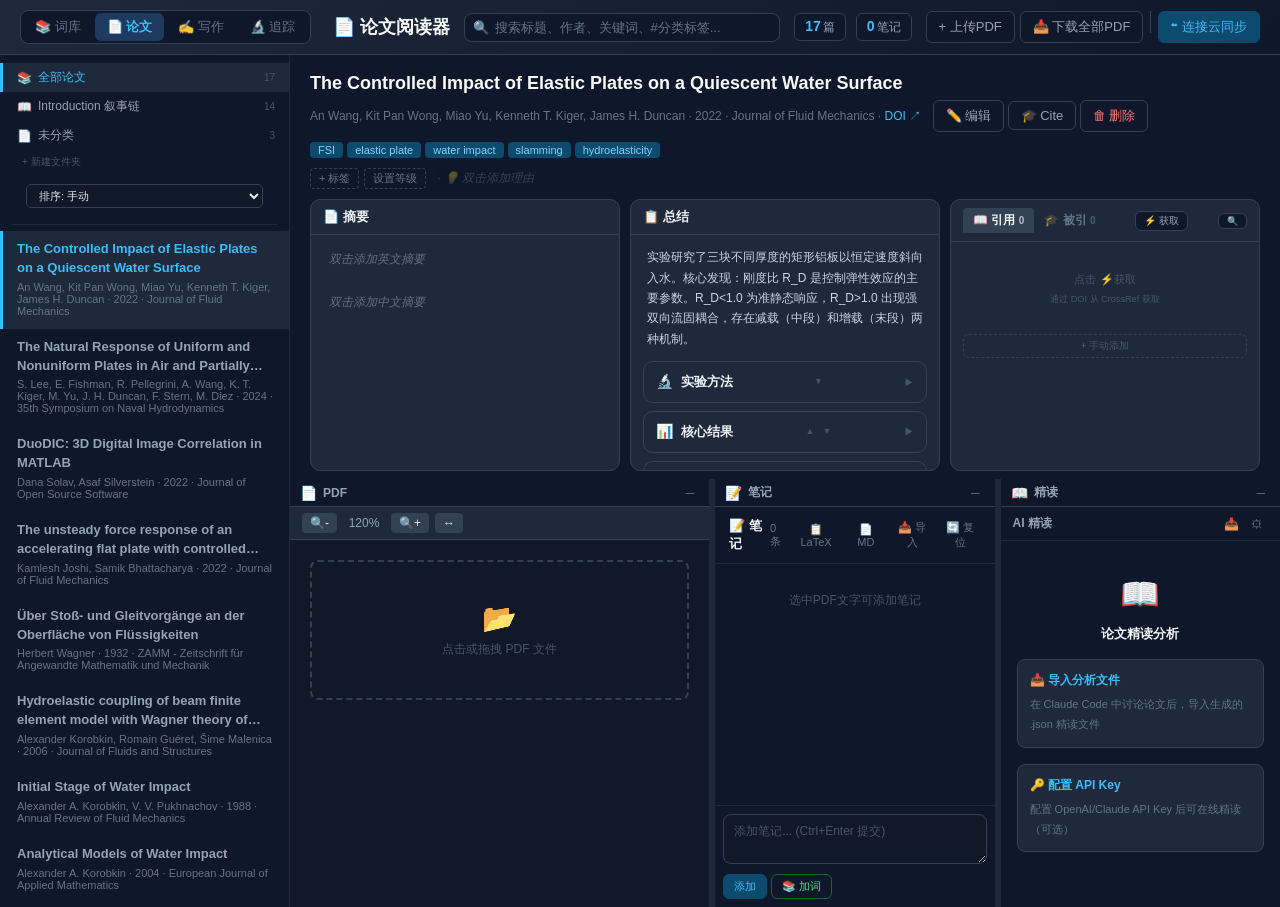
==== reader.html @ 2caec6fe "Update apps + papers 2026-04-17_18:54" ====
<!DOCTYPE html>
<html lang="zh-CN">
<head>
<meta charset="UTF-8">
<meta name="viewport" content="width=device-width, initial-scale=1.0">
<meta http-equiv="Cache-Control" content="no-cache, no-store, must-revalidate">
<meta http-equiv="Pragma" content="no-cache">
<meta http-equiv="Expires" content="0">
<title>学术工具 · 论文阅读器</title>
<link rel="stylesheet" href="shared/theme.css?v=1776466444">
<link rel="stylesheet" href="shared/reader.css?v=1776466444">
</head>
<body>

<!-- Top Bar -->
<div class="topbar">
  <div class="nav-tabs" id="navTabs"></div>
  <h1>📄 论文阅读器</h1>
  <div class="search-area">
    <span class="search-icon">🔍</span>
    <input class="search-box" id="searchInput" placeholder="搜索标题、作者、关键词、#分类标签..." oninput="renderPaperList()">
  </div>
  <div class="stats">
    <div class="stat-badge"><span id="statPapers">0</span>篇</div>
    <div class="stat-badge"><span id="statNotes">0</span>笔记</div>
  </div>
  <div class="actions">
    <button class="btn" onclick="openAddPaperModal()">+ 上传PDF</button>
    <button class="btn" onclick="downloadAllPdfs()" title="批量下载所有 PDF 到本地">📥 下载全部PDF</button>
    <div class="sep"></div>
    <div id="syncButtonsArea" style="display:flex;gap:4px;align-items:center;"></div>
  </div>
</div>

<!-- Main Layout -->
<div class="container">
  <div class="sidebar" id="paperSidebar">
    <div id="folderTree"></div>
    <div id="sortFilterBar"></div>
    <div class="sidebar-divider"></div>
    <div id="paperList"></div>
    <div class="sidebar-add" onclick="openAddPaperModal()">+ 上传新论文</div>
  </div>
  <div class="content" id="mainContent"></div>
</div>

<!-- Upload PDF Modal -->
<div class="modal-overlay" id="addPaperModal">
  <div class="modal" style="width:460px;">
    <h3>📄 上传论文 PDF</h3>
    <div class="pdf-upload-zone" id="pdfUploadZone" onclick="document.getElementById('apPdfFile').click()" style="padding:40px 20px;margin-bottom:12px">
      <div style="font-size:36px;margin-bottom:8px">📎</div>
      <div style="font-size:14px;font-weight:600">点击选择 PDF 文件</div>
      <div style="font-size:11px;margin-top:4px;color:#64748b">或拖拽文件到此处，支持多选</div>
    </div>
    <input type="file" id="apPdfFile" accept=".pdf" style="display:none" onchange="handlePdfSelect(this)" multiple>
    <div class="err" id="apError"></div>
    <div class="modal-actions"><button class="btn" onclick="closeModal('addPaperModal')">取消</button></div>
  </div>
</div>

<!-- Edit Paper Modal -->
<div class="modal-overlay" id="editPaperModal">
  <div class="modal" style="width:500px;">
    <h3>✏️ 编辑论文信息</h3>
    <div class="field"><label>标题 *</label><input id="epTitle"></div>
    <div class="field"><label>作者</label><input id="epAuthors"></div>
    <div class="field"><label>年份</label><input id="epYear" type="number"></div>
    <div class="field"><label>期刊/会议</label><input id="epJournal"></div>
    <div class="field"><label>DOI / URL</label><input id="epDoi"></div>
    <div class="field"><label>关键词 (逗号分隔)</label><input id="epTags"></div>
    <div class="field"><label>文件夹</label><select id="epFolder"></select></div>
    <div class="err" id="epError"></div>
    <div class="modal-actions">
      <button class="btn" onclick="closeModal('editPaperModal')">取消</button>
      <button class="btn primary" onclick="submitEditPaper()">保存</button>
    </div>
  </div>
</div>

<!-- Add Section Modal -->
<div class="modal-overlay" id="addSectionModal">
  <div class="modal">
    <h3>📑 添加内容板块</h3>
    <div class="field"><label>板块标题 *</label><input id="asTitle" placeholder="e.g. Methods, Key Findings"></div>
    <div class="field"><label>图标</label><input id="asIcon" placeholder="emoji" maxlength="4" style="width:60px"></div>
    <div class="field"><label>内容</label><textarea id="asContent" placeholder="板块内容..." style="min-height:100px"></textarea></div>
    <div class="err" id="asError"></div>
    <div class="modal-actions">
      <button class="btn" onclick="closeModal('addSectionModal')">取消</button>
      <button class="btn primary" onclick="submitAddSection()">添加</button>
    </div>
  </div>
</div>

<!-- Sync Modal -->
<div class="modal-overlay" id="syncModal">
  <div class="modal" style="width:520px;">
    <h3>☁️ 云同步设置</h3>
    <div id="syncModalBody"></div>
    <div class="modal-actions"><button class="btn" onclick="closeModal('syncModal')">关闭</button></div>
  </div>
</div>

<!-- Add Word Modal -->
<div class="modal-overlay" id="addWordModal">
  <div class="modal">
    <h3>📚 添加到词库</h3>
    <div class="field"><label>英文单词/短语 *</label><input id="awWord"></div>
    <div class="field"><label>中文释义 *</label><input id="awMeaning"></div>
    <div class="field"><label>例句/语境</label><input id="awContext"></div>
    <div class="field"><label>词库分类</label><select id="awCategory"></select></div>
    <div class="err" id="awError"></div>
    <div class="modal-actions">
      <button class="btn" onclick="closeModal('addWordModal')">取消</button>
      <button class="btn green" onclick="submitAddWord()">📚 添加</button>
    </div>
  </div>
</div>

<!-- Add Reference Modal -->
<div class="modal-overlay" id="addRefModal">
  <div class="modal">
    <h3 id="addRefModalTitle">添加引用文章</h3>
    <div class="field"><label>文章标题 *</label><input id="arTitle" placeholder="Paper title..."></div>
    <div class="field"><label>作者</label><input id="arAuthors" placeholder="Authors (optional)"></div>
    <div class="field"><label>年份</label><input id="arYear" type="number" placeholder="2024"></div>
    <div class="field"><label>链接 (URL)</label><input id="arUrl" placeholder="https://... (留空自动生成Scholar链接)"></div>
    <div class="err" id="arError"></div>
    <div class="modal-actions">
      <button class="btn" onclick="closeModal('addRefModal')">取消</button>
      <button class="btn green" onclick="submitAddRef()">✅ 添加</button>
    </div>
  </div>
</div>

<div class="toast" id="toast"></div>

<script src="shared/utils.js?v=1776466444"></script>
<script src="shared/sync.js?v=1776466444"></script>
<script src="shared/pdf-viewer.js?v=1776466444"></script>
<script src="shared/notes-panel.js?v=1776466444"></script>
<script src="shared/folder-manager.js?v=1776466444"></script>
<script src="shared/panel-manager.js?v=1776466444"></script>
<script src="shared/close-reading.js?v=1776466444"></script>
<script>
// ==================== DATA ====================
const STORAGE_KEY = "fsi_papers_data";
const PAPERS_GIST_FILE = "fsi_papers_sync.json";
const VOCAB_GIST_FILE = "fsi_vocab_sync.json";
const PDF_DB_NAME = "fsi_pdf_store";
const PDF_DB_VER = 1;

// ==PAPERS_DEFAULT_DATA_BEGIN==
const DEFAULT_PAPERS = [
  {
    id: "paper_wang_2022_jfm", title: "The Controlled Impact of Elastic Plates on a Quiescent Water Surface",
    authors: "An Wang, Kit Pan Wong, Miao Yu, Kenneth T. Kiger, James H. Duncan", year: 2022,
    journal: "Journal of Fluid Mechanics", doi: "https://doi.org/10.1017/jfm.2022.154",
    tags: ["FSI","elastic plate","water impact","slamming","hydroelasticity"], pdfUrl: "",
    summary: "实验研究了三块不同厚度的矩形铝板以恒定速度斜向入水。核心发现：刚度比 R_D 是控制弹性效应的主要参数。R_D<1.0 为准静态响应，R_D>1.0 出现强双向流固耦合，存在减载（中段）和增载（末段）两种机制。",
    sections: [
      { icon: "🔬", title: "实验方法", content: "**水槽**：13.41m x 2.45m 透明拖曳水槽\n**驱动**：液压伺服电机（44kW）恒速控制\n**测力**：四个Kistler 9367C传感器，采样率40.96kHz\n**板**：铝合金6061-T651，L=1080mm，三种厚度\n**参数矩阵**：5档速度 x 6个速度比 x 3块板 = 72种工况" },
      { icon: "📊", title: "核心结果", content: "**R_D主控**：固定R_D变化R_T时曲线高度重合\n**弹性效应**：最薄板中段力低于厚板，末段急剧上升\n**冲量守恒**：无量纲冲量范围仅13.5-15\n**物理机制**：前半段倾角增大+速度减小→减载；后半段倾角减小+速度恢复→增载" },
      { icon: "🎯", title: "学术贡献", content: "1. 恒速控制驱动消除刚体运动干扰\n2. 覆盖准静态到强动态各类响应\n3. 力/力矩+喷根+板挠曲三种物理量同步测量\n4. 减载与增载两阶段并存的耦合机制" }
    ], notes: [], addedAt: 1710000000000, updatedAt: 1710000000000
  },
  {
    id: "paper_lee_2024_snh", title: "The Natural Response of Uniform and Nonuniform Plates in Air and Partially Submerged in Water",
    authors: "S. Lee, E. Fishman, R. Pellegrini, A. Wang, K. T. Kiger, M. Yu, J. H. Duncan, F. Stern, M. Diez", year: 2024,
    journal: "35th Symposium on Naval Hydrodynamics", doi: "",
    tags: ["vibration","added mass","DIC","natural frequency","half-wet"], pdfUrl: "",
    summary: "Wang et al. (2022) 的后续工作，研究3块板在干态/半湿态的固有振动。使用全场DIC系统替代5点离散测量。核心发现：一阶频率半湿态降至干态1/3（附加质量比M1约6.7），低频模态受水影响远大于高频模态。",
    sections: [
      { icon: "🔗", title: "与JFM论文的关系", content: "理解砰击过程中流固耦合的\"零阶近似\"\n**升级**：5点→全场DIC（~8000点），1块→3块板，pinned→pinned+clamped" },
      { icon: "📊", title: "核心结果", content: "**固有频率**：f1 dry=23.3Hz → half-wet=8.2Hz\n**附加质量比**：M1=6.7, M2=2.44\n**振型不变**：证实频率变化由附加质量引起" },
      { icon: "💡", title: "研究启示", content: "潜在方向：砰击中弯曲模态时变特性、用M值修正结构响应、压力场测量" }
    ], notes: [], addedAt: 1710000100000, updatedAt: 1710000100000
  },
  {
    id: "paper_solav_2022_joss", title: "DuoDIC: 3D Digital Image Correlation in MATLAB",
    authors: "Dana Solav, Asaf Silverstein", year: 2022,
    journal: "Journal of Open Source Software", doi: "https://doi.org/10.21105/joss.04279",
    tags: ["DIC","MATLAB","3D measurement","open source","strain"], pdfUrl: "",
    summary: "开源MATLAB工具箱，用于双相机立体3D-DIC测量。验证精度：位移误差约1.3μm，应变误差约3.4×10⁻⁴。你获取实验数据的核心测量工具。",
    sections: [
      { icon: "🔧", title: "工作流程", content: "Step 1 立体标定 → Step 2 2D-DIC互相关(Ncorr) → Step 3 3D重建 → Step 4 后处理(应变)" },
      { icon: "📏", title: "精度与对比", content: "位移误差(1.3±1.1)×10⁻³mm，应变误差(3.4±2.3)×10⁻⁴\nDuoDIC开源可定制 vs LaVision商业封闭" }
    ], notes: [], addedAt: 1710000200000, updatedAt: 1710000200000
  },
  {
    id: "paper_joshi_2022_jfm", title: "The unsteady force response of an accelerating flat plate with controlled spanwise bending",
    authors: "Kamlesh Joshi, Samik Bhattacharya", year: 2022,
    journal: "Journal of Fluid Mechanics", doi: "https://doi.org/10.1017/jfm.2021.1110",
    tags: ["unsteady force","spanwise bending","added mass","vortex dynamics","PIV"], pdfUrl: "",
    summary: "主动可控展向弯曲对非定常力的影响。bend-down增载~15%，bend-up减载~22%。弯曲通过改变局部相对速度影响剪切层供涡速率。导师推荐此文。",
    sections: [
      { icon: "🧪", title: "实验设计", content: "拖曳水池，Re=18000，主动执行器驱动弯曲\n控制参数：加速数Ac，弯曲持续时间t_b\n测量：六分量力天平 + PIV" },
      { icon: "📊", title: "核心结果", content: "Bend-down增载，Bend-up减载，低Ac时效果最显著\n翼尖涡与边缘涡交互是三维效应关键" },
      { icon: "💡", title: "对你的启示", content: "可借鉴：力分解框架、弯曲参数化、附加质量空间变化\n核心区别：你的课题是被动耦合循环（力→变形→力反馈）" }
    ], notes: [], addedAt: 1710000300000, updatedAt: 1710000300000
  },
  {
    id: "paper_wagner_1932_zamm", title: "Über Stoß- und Gleitvorgänge an der Oberfläche von Flüssigkeiten",
    authors: "Herbert Wagner", year: 1932,
    journal: "ZAMM - Zeitschrift für Angewandte Mathematik und Mechanik", doi: "https://doi.org/10.1002/zamm.19320120402",
    tags: ["water impact","slamming","Wagner theory","added mass","classical theory"], pdfUrl: "",
    summary: "水面冲击问题的奠基之作。将刚性平板/楔形体以恒速撞击水面的问题转化为扩展平板的附加质量问题，给出了冲击力和湿润面积的解析表达式。射流喷根（spray root）位置的修正使其比 von Kármán (1929) 更精确。此后近百年几乎所有 water entry / slamming 研究都以此为理论起点。",
    sections: [
      { icon: "📜", title: "历史地位", content: "与 von Kármán (1929) 并列为水面冲击力学的两大奠基工作。Wagner 理论更精确地处理了射流喷根的运动，至今仍是许多解析和数值模型的基础。你的论文 Introduction 以此为叙事起点非常自然。" },
      { icon: "🔑", title: "核心贡献", content: "1. 将入水冲击转化为等效附加质量问题\n2. 湿润面积随时间扩展的解析公式\n3. 射流喷根位置的修正（相比 von Kármán）\n4. 为后续 hydroelastic 扩展奠定理论框架" },
      { icon: "🔗", title: "叙事链位置", content: "Wagner (1932) → Korobkin et al. hydroelastic 扩展 → Duncan/Wang 实验验证 → 你的超弹性工作 → 水刀手术/无针注射应用" }
    ], notes: [], addedAt: 1710000400000, updatedAt: 1710000400000, folderId: "f_intro_narrative"
  },
  {
    id: "paper_korobkin_2006_jfs", title: "Hydroelastic coupling of beam finite element model with Wagner theory of water impact",
    authors: "Alexander Korobkin, Romain Guéret, Šime Malenica", year: 2006,
    journal: "Journal of Fluids and Structures", doi: "https://doi.org/10.1016/j.jfluidstructs.2006.02.004",
    tags: ["hydroelasticity","Wagner theory","FEM","water impact","beam","slamming"], pdfUrl: "",
    summary: "将 Wagner 水面冲击理论与弹性梁有限元模型耦合，建立了弹性结构入水冲击的 hydroelastic 理论框架。这是从经典刚体 Wagner 理论到考虑结构弹性响应的关键桥梁工作，直接启发了后续的实验研究（如 Wang et al. 2022 JFM）。",
    sections: [
      { icon: "🔗", title: "承上启下的地位", content: "**承上**：基于 Wagner (1932) 的冲击力理论\n**启下**：引入结构弹性，为理解弹性板入水时的双向流固耦合（力→变形→力反馈）提供了理论工具\n**与你工作的关系**：Wang et al. (2022 JFM) 的实验验证了类似理论预测，你的工作进一步推广到超弹性材料" },
      { icon: "📊", title: "核心方法", content: "1. 流体侧：Wagner 理论（修正的附加质量公式）\n2. 结构侧：Euler-Bernoulli 梁有限元模型\n3. 耦合：迭代求解流体压力和结构变形\n4. 验证：与已有解析解和实验数据对比" }
    ], notes: [], addedAt: 1710000500000, updatedAt: 1710000500000, folderId: "f_intro_narrative"
  },
  // ===== Review Articles (ARFM & Books) =====
  {
    id: "paper_korobkin_1988_arfm", title: "Initial Stage of Water Impact",
    authors: "Alexander A. Korobkin, V. V. Pukhnachov", year: 1988,
    journal: "Annual Review of Fluid Mechanics", doi: "https://doi.org/10.1146/annurev.fl.20.010188.001111",
    tags: ["water impact","review","initial stage","free surface","slamming","ARFM"], pdfUrl: "",
    summary: "Annual Review of Fluid Mechanics 上最早的水面冲击综述。系统讨论了固体与自由表面液体交互的初始阶段力学特征，涵盖飞艇着水、高速液滴冲击等工程场景。为后续数十年的 water entry 理论（包括 Wagner 理论的现代扩展）奠定了综述基础。",
    sections: [
      { icon: "📚", title: "综述定位", content: "ARFM 级别的 review，系统梳理了水面冲击初始阶段的数学建模。适合在 Introduction 中作为经典综述引用，表明你对领域历史有全面了解。" },
      { icon: "🔗", title: "叙事链位置", content: "经典综述 — 与 Wagner (1932) 一起构成理论基石的文献支撑" }
    ], notes: [], addedAt: 1710000600000, updatedAt: 1710000600000, folderId: "f_intro_narrative"
  },
  {
    id: "paper_korobkin_2004_ejam", title: "Analytical Models of Water Impact",
    authors: "Alexander A. Korobkin", year: 2004,
    journal: "European Journal of Applied Mathematics", doi: "https://doi.org/10.1017/S0956792504005765",
    tags: ["water impact","analytical model","Wagner","Logvinovich","MLM","GWM"], pdfUrl: "",
    summary: "系统比较了水面冲击的主要解析模型：Original Logvinovich Model (OLM)、Modified Logvinovich Model (MLM) 和 Generalised Wagner Model (GWM)。证明 Logvinovich 模型比 GWM 更符合实验数据。这是理解 Wagner 理论现代扩展的关键参考。",
    sections: [
      { icon: "📊", title: "模型对比", content: "OLM vs MLM vs GWM：三种模型在预测压力分布和冲击力方面的优劣\nLogvinovich 模型在二维情况下表现最好\n为后续弹性/超弹性结构冲击的理论分析提供基础" },
      { icon: "🔗", title: "叙事链位置", content: "Wagner (1932) 的现代解析扩展 — 连接经典理论与数值方法之间的桥梁" }
    ], notes: [], addedAt: 1710000700000, updatedAt: 1710000700000, folderId: "f_intro_narrative"
  },
  {
    id: "paper_dias_2018_arfm", title: "Slamming: Recent Progress in the Evaluation of Impact Pressures",
    authors: "Frédéric Dias, Jean-Michel Ghidaglia", year: 2018,
    journal: "Annual Review of Fluid Mechanics", doi: "https://doi.org/10.1146/annurev-fluid-010816-060121",
    tags: ["slamming","impact pressure","review","LNG","wave energy","ARFM"], pdfUrl: "",
    summary: "ARFM 上关于砰击问题的最新综述（2018）。全面回顾了冲击压力的评估方法，覆盖 LNG 运输、波浪能采集等新兴应用。讨论了实验、数值和物理建模三方面的挑战——时空尺度跨度极大是核心难点。",
    sections: [
      { icon: "📚", title: "综述价值", content: "最权威的现代 slamming 综述（ARFM IF>30），覆盖 2018 年前的主要进展\n适合在 Introduction 中作为 'for comprehensive reviews, see...' 引用" },
      { icon: "🔗", title: "叙事链位置", content: "现代综述文献 — 支撑你的 Introduction 中关于 slamming 仍是活跃研究领域的论述" }
    ], notes: [], addedAt: 1710000800000, updatedAt: 1710000800000, folderId: "f_intro_narrative"
  },
  {
    id: "paper_faltinsen_2005_book", title: "Hydrodynamics of High-Speed Marine Vehicles",
    authors: "Odd M. Faltinsen", year: 2005,
    journal: "Cambridge University Press (Book)", doi: "https://doi.org/10.1017/CBO9780511546068",
    tags: ["slamming","hydroelasticity","marine vehicles","book","planing","wave loads"], pdfUrl: "",
    summary: "Faltinsen 经典专著，全面讨论高速船舶的水动力学问题，包括砰击、水弹性效应、喷水推进等。Chapter 8 专门讨论 slamming，是理解工程背景（船舶/海洋结构砰击损伤）的权威参考。",
    sections: [
      { icon: "📖", title: "参考价值", content: "CUP 经典专著，在 slamming 和 hydroelasticity 领域被广泛引用\n适合在 Introduction 中与 Korobkin & Pukhnachov (1988) 一起作为背景参考" },
      { icon: "🔗", title: "叙事链位置", content: "工程背景参考 — 解释为什么 water impact 研究对海洋工程至关重要" }
    ], notes: [], addedAt: 1710000850000, updatedAt: 1710000850000, folderId: "f_intro_narrative"
  },
  // ===== Hydroelastic Theory =====
  {
    id: "paper_khabakhpasheva_2006_jem", title: "Regular Wave Impact onto an Elastic Plate",
    authors: "Tatyana I. Khabakhpasheva, Alexander A. Korobkin", year: 2006,
    journal: "Journal of Engineering Mathematics", doi: "https://doi.org/10.1007/s10665-006-9074-0",
    tags: ["elastic plate","wave impact","hydroelasticity","Korobkin","analytical"], pdfUrl: "",
    summary: "研究规则波浪冲击弹性平板的问题。建立了波浪冲击弹性结构的解析理论框架，是 Korobkin 系列 hydroelastic 工作的重要一环。与 Korobkin (2006 JFS) 一起，构成了从 Wagner 理论到弹性结构扩展的理论基础。",
    sections: [
      { icon: "📊", title: "核心贡献", content: "波浪冲击（而非平水面入水）条件下的弹性板响应\n解析方法处理流体-弹性板耦合\n与 Korobkin (2006 JFS) 互补：一个做 beam FEM，一个做解析" },
      { icon: "🔗", title: "叙事链位置", content: "Hydroelastic 理论扩展 — 与 Korobkin 2006 JFS 一起支撑 §1.2 Hydroelastic Extensions" }
    ], notes: [], addedAt: 1710000900000, updatedAt: 1710000900000, folderId: "f_intro_narrative"
  },
  {
    id: "paper_reinhard_2013_jfm", title: "Water Entry of a Flat Elastic Plate at High Horizontal Speed",
    authors: "Moritz Reinhard, Alexander A. Korobkin, Mark J. Cooker", year: 2013,
    journal: "Journal of Fluid Mechanics", doi: "https://doi.org/10.1017/jfm.2013.155",
    tags: ["elastic plate","water entry","horizontal speed","hydroelasticity","JFM"], pdfUrl: "",
    summary: "二维弹性平板以高水平速度斜向入水的理论分析。水平速度分量远大于垂直速度——这与你的实验设置（恒速斜向入水）非常接近。是连接 Korobkin 理论和 Wang et al. (2022 JFM) 实验的关键理论工作。",
    sections: [
      { icon: "📊", title: "核心方法", content: "高速水平入水的 Wagner 理论 + 弹性板 Euler-Bernoulli 模型\n渐近分析方法处理流固耦合\n预测板的变形模态和冲击力时间历程" },
      { icon: "🔗", title: "叙事链位置", content: "理论预测 → Wang et al. (2022) 实验验证的直接对接\n你的工作进一步推广到超弹性材料" }
    ], notes: [], addedAt: 1710001000000, updatedAt: 1710001000000, folderId: "f_intro_narrative"
  },
  // ===== Application: Needle-free Injection =====
  {
    id: "paper_mitragotri_2006_nrdd", title: "Current Status and Future Prospects of Needle-free Liquid Jet Injectors",
    authors: "Samir Mitragotri", year: 2006,
    journal: "Nature Reviews Drug Discovery", doi: "https://doi.org/10.1038/nrd2076",
    tags: ["needle-free injection","jet injector","drug delivery","review","transdermal"], pdfUrl: "",
    summary: "Nature Reviews Drug Discovery 上关于无针注射的权威综述。回顾了液体射流注射器 50 多年的发展历史、临床应用、力学机理和未来前景。核心物理：高速液体射流穿透皮肤递送药物，皮肤的超弹性力学响应决定了穿透深度和给药效率。",
    sections: [
      { icon: "💊", title: "应用背景", content: "无针注射已用于胰岛素、疫苗、生长激素等递送\n核心挑战：疼痛和淤青限制了广泛接受度\n新方向：微射流、可控射流（如 MIT 的工作）" },
      { icon: "🔗", title: "与你研究的联系", content: "高速液体射流冲击超弹性材料（皮肤）= 你的 FSI 问题在生物医学中的直接应用\n你的基础力学研究为优化注射参数提供理论支撑" }
    ], notes: [], addedAt: 1710001100000, updatedAt: 1710001100000, folderId: "f_intro_narrative"
  },
  {
    id: "paper_shergold_2006_jbiomech", title: "The Penetration of a Soft Solid by a Liquid Jet, with Application to Needle-free Injection",
    authors: "Oliver A. Shergold, Norman A. Fleck, Thomas S. King", year: 2006,
    journal: "Journal of Biomechanics", doi: "https://doi.org/10.1016/j.jbiomech.2005.08.028",
    tags: ["jet penetration","soft solid","needle-free injection","skin mechanics","hyperelastic","crack"], pdfUrl: "",
    summary: "研究液体射流穿透软固体（人体皮肤和硅胶）的力学机制。关键发现：射流通过形成和打开平面裂纹来穿透软固体，穿透所需的流体驻点压力随射流直径增大而减小。这是将射流冲击与超弹性材料力学直接联系起来的关键实验工作。",
    sections: [
      { icon: "🔬", title: "实验方法", content: "使用 Intraject 无针注射器\n样本：人体皮肤（in vivo）和硅胶\n测量射流特性和穿透深度\n建立 Shergold-Fleck 穿透模型" },
      { icon: "🔗", title: "与你研究的关键联系", content: "**直接桥梁**：射流 + 超弹性材料 + 力学机理 = 你的研究主题在生物医学场景中的体现\n他们发现裂纹穿透机制取决于材料的超弹性本构，这正是你的基础研究所要阐明的" }
    ], notes: [], addedAt: 1710001200000, updatedAt: 1710001200000, folderId: "f_intro_narrative"
  },
  // ===== Application: Hydrosurgery =====
  {
    id: "paper_shimada_2021_iwj", title: "Efficacy of Versajet Hydrosurgery System in Chronic Wounds: A Systematic Review",
    authors: "Keiko Shimada, Ryoko Ojima, Junko Sugama", year: 2021,
    journal: "International Wound Journal", doi: "https://doi.org/10.1111/iwj.13528",
    tags: ["hydrosurgery","Versajet","water jet","debridement","wound care","review"], pdfUrl: "",
    summary: "系统综述了 Versajet 水刀手术系统在慢性伤口清创中的效果。Versajet 利用高压平行水射流产生 Venturi 效应，精确切除坏死组织同时保留活性组织。比传统手术方法平均节省 8.87 分钟，清创质量更高。",
    sections: [
      { icon: "🏥", title: "临床应用", content: "Versajet（Smith & Nephew）是目前主流的水刀手术设备\n应用：烧伤、慢性伤口、皮肤移植准备\n核心优势：精准控制切割深度，保留更多活性组织" },
      { icon: "🔗", title: "与你研究的联系", content: "水刀手术 = 高速水射流冲击软组织（超弹性材料）\n目前临床设备参数主要靠经验调节，缺乏基础力学理解\n你的 FSI 研究可以为优化射流参数提供科学依据" }
    ], notes: [], addedAt: 1710001300000, updatedAt: 1710001300000, folderId: "f_intro_narrative"
  },
  // ===== Application: MIT Needle-free Device =====
  {
    id: "paper_hogan_2015_eod", title: "Needle-free Delivery of Macromolecules Through the Skin Using Controllable Jet Injectors",
    authors: "Nora Catherine Hogan, Andrew J. Taberner, Lynette A. Jones, Ian W. Hunter", year: 2015,
    journal: "Expert Opinion on Drug Delivery", doi: "https://doi.org/10.1517/17425247.2015.1033398",
    tags: ["needle-free injection","MIT","Lorentz actuator","controllable jet","drug delivery"], pdfUrl: "",
    summary: "MIT BioInstrumentation Lab 开发的可控射流注射装置综述。使用 Lorentz 力执行器精确控制射流速度和剂量，射流速度可达声速级别。相比传统弹簧驱动注射器，电子控制提供了更精确的射流参数调节能力。",
    sections: [
      { icon: "🔧", title: "技术特点", content: "Lorentz 力执行器：磁铁 + 线圈 + 活塞\n主动控制：可调节射流速度曲线\n速度：接近声速（> 200 m/s）\n商业化：MIT spinout Portal Instruments → Takeda 合作" },
      { icon: "🔗", title: "与你研究的联系", content: "射流参数（速度、直径、持续时间）需要匹配目标组织的力学特性\n你对超弹性材料在高速射流冲击下响应的理解，可直接指导此类设备的参数优化" }
    ], notes: [], addedAt: 1710001400000, updatedAt: 1710001400000, folderId: "f_intro_narrative"
  },
  // ===== Soft matter / Gel penetration =====
  {
    id: "paper_turkoz_2025_jfm", title: "A Modelling Framework for Jet Penetration into Soft Gels",
    authors: "S. M. Mousavi, A. Hassanzadeh, F. Larachi, C.-D. Ohl, S. A. Taghavi", year: 2025,
    journal: "Journal of Fluid Mechanics", doi: "https://doi.org/10.1017/jfm.2025.352",
    tags: ["jet penetration","soft gel","needle-free injection","PIV","viscoplastic"], pdfUrl: "",
    summary: "JFM 最新论文（2025），建立了射流穿透软凝胶的建模框架。使用相机成像和层析 PIV 可视化牛顿流体射入软粘塑性凝胶的过程。为优化生物医学和软体机器人中的流体递送提供了力学基础。",
    sections: [
      { icon: "🔬", title: "研究方法", content: "相机成像 + 层析 PIV（时间分辨）\n射流：牛顿流体\n目标：软粘塑性凝胶（模拟生物组织）\n建模：理论框架预测穿透深度" },
      { icon: "🔗", title: "与你研究的联系", content: "最新的射流-软材料交互研究\n你的工作从固体力学侧（超弹性结构响应）出发，与此文从流体侧的建模互补" }
    ], notes: [], addedAt: 1710001500000, updatedAt: 1710001500000, folderId: "f_intro_narrative"
  }
];
// ==PAPERS_DEFAULT_DATA_END==

const DELETED_IDS_KEY = "fsi_papers_deleted_ids";

function getDeletedIds() {
  try { return JSON.parse(localStorage.getItem(DELETED_IDS_KEY) || "[]"); } catch(e) { return []; }
}
function saveDeletedIds(ids) {
  // 最多保留 200 条删除记录
  localStorage.setItem(DELETED_IDS_KEY, JSON.stringify(ids.slice(-200)));
}

function loadPapers() {
  let papers = [];
  try { const raw = localStorage.getItem(STORAGE_KEY); if (raw) papers = JSON.parse(raw); } catch(e) {}
  const ids = new Set(papers.map(p => p.id));
  const deletedIds = new Set(getDeletedIds());
  // 只添加未被用户主动删除过的默认论文
  DEFAULT_PAPERS.forEach(dp => { if (!ids.has(dp.id) && !deletedIds.has(dp.id)) papers.push(JSON.parse(JSON.stringify(dp))); });
  return papers;
}
function savePapers(d) { localStorage.setItem(STORAGE_KEY, JSON.stringify(d)); }

let PAPERS = loadPapers();
savePapers(PAPERS);
window._PAPERS_REF = PAPERS; // for FolderManager access
let currentPaperId = null, editPaperId = null;

// ==================== IndexedDB ====================
function openPdfDB() {
  return new Promise((res, rej) => {
    const r = indexedDB.open(PDF_DB_NAME, PDF_DB_VER);
    r.onupgradeneeded = e => e.target.result.createObjectStore("pdfs");
    r.onsuccess = () => res(r.result);
    r.onerror = () => rej(r.error);
  });
}
async function savePdfBlob(id, blob) { const db = await openPdfDB(); return new Promise((res,rej) => { const tx = db.transaction("pdfs","readwrite"); tx.objectStore("pdfs").put(blob,id); tx.oncomplete=res; tx.onerror=()=>rej(tx.error); }); }
async function loadPdfBlob(id) { const db = await openPdfDB(); return new Promise((res,rej) => { const tx = db.transaction("pdfs","readonly"); const r = tx.objectStore("pdfs").get(id); r.onsuccess=()=>res(r.result||null); r.onerror=()=>rej(r.error); }); }
async function deletePdfBlob(id) { try { const db = await openPdfDB(); db.transaction("pdfs","readwrite").objectStore("pdfs").delete(id); } catch(e){} }

// ==================== PDF Cloud Sync (Gist) ====================
// Upload PDF as base64 to Gist so all devices can access it
var PDF_MAX_SIZE = 25 * 1024 * 1024; // 25MB max

// ── PDF 云同步 v2 ─────────────────────────────────────
// 架构：每个 PDF 存为独立的 PUBLIC Gist（解决私有 Gist raw_url 的 CORS 问题）
// paper.pdfGistId 记录该 PDF 的 Gist ID
// 下载时通过 public raw_url 直接获取（无需认证，CORS 无障碍）

function _blobToBase64(blob) {
  return new Promise(function(resolve) {
    var ab = blob.arrayBuffer ? blob.arrayBuffer() : new Response(blob).arrayBuffer();
    ab.then(function(buf) {
      var bytes = new Uint8Array(buf);
      var binary = "";
      var chunkSize = 8192;
      for (var i = 0; i < bytes.length; i += chunkSize) {
        binary += String.fromCharCode.apply(null, bytes.subarray(i, i + chunkSize));
      }
      resolve(btoa(binary));
    });
  });
}

function _base64ToBlob(b64) {
  var binary = atob(b64);
  var bytes = new Uint8Array(binary.length);
  for (var i = 0; i < binary.length; i++) bytes[i] = binary.charCodeAt(i);
  return new Blob([bytes], { type: "application/pdf" });
}

async function uploadPdfToGist(paperId, blob) {
  if (!isGHConnected()) return;
  if (blob.size > PDF_MAX_SIZE) {
    showToast("⚠ PDF 太大 (" + (blob.size/1024/1024).toFixed(1) + "MB)，超过 25MB 限制", 5000);
    return;
  }
  try {
    var b64 = await _blobToBase64(blob);
    var mb = (b64.length / 1024 / 1024).toFixed(1);
    console.log("[pdf-sync] Uploading PDF for " + paperId + " (" + mb + " MB b64)");

    var paper = PAPERS.find(function(p) { return p.id === paperId; });
    var isUpdate = !!(paper && paper.pdfGistId);
    var finalGistId = "";

    // 如果已有 pdfGistId，更新现有 Gist
    if (isUpdate) {
      await ghAPI("https://api.github.com/gists/" + paper.pdfGistId, {
        method: "PATCH",
        body: JSON.stringify({ files: { "pdf.b64": { content: b64 } } })
      });
      finalGistId = paper.pdfGistId;
      console.log("[pdf-sync] ✅ Updated existing PDF gist: " + finalGistId);
    } else {
      // 创建新的 PUBLIC Gist（public=true 解决 raw_url CORS 问题）
      var gist = await ghAPI("https://api.github.com/gists", {
        method: "POST",
        body: JSON.stringify({
          description: "FSI PDF: " + paperId,
          public: true,
          files: { "pdf.b64": { content: b64 } }
        })
      });
      // 保存 Gist ID 到论文元数据
      if (paper) {
        paper.pdfGistId = gist.id;
        paper.updatedAt = Date.now();
        savePapers(PAPERS);
      }
      finalGistId = gist.id;
      console.log("[pdf-sync] ✅ Created PDF gist: " + finalGistId);
    }

    // 清理旧方案（主 Gist 里的 fsi_pdf_xxx.b64 文件）
    _cleanupOldPdfFile(paperId);

    // Toast 明确显示 gist id 前 8 位，方便 F12 / gist.github.com 核对
    var shortId = finalGistId ? finalGistId.slice(0,8) : "?";
    showToast("☁️ PDF 已" + (isUpdate ? "更新" : "上传") + " · " + mb + "MB · gist:" + shortId + "…");
  } catch(e) {
    console.warn("[pdf-sync] Upload failed:", e);
    showToast("⚠ PDF 云端同步失败: " + e.message, 4000);
  }
}

// 清理旧方案遗留的 PDF 文件（不影响功能，静默清理）
async function _cleanupOldPdfFile(paperId) {
  try {
    var gistId = getGHGistId();
    var fileName = "fsi_pdf_" + paperId + ".b64";
    var gist = await ghAPI("https://api.github.com/gists/" + gistId);
    if (gist.files[fileName]) {
      var files = {};
      files[fileName] = null;
      await ghAPI("https://api.github.com/gists/" + gistId, {
        method: "PATCH",
        body: JSON.stringify({ files: files })
      });
      console.log("[pdf-sync] Cleaned up old file: " + fileName);
    }
  } catch(e) { /* ignore cleanup errors */ }
}

async function downloadPdfFromGist(paperId) {
  if (!isGHConnected()) return null;
  var paper = PAPERS.find(function(p) { return p.id === paperId; });

  // ── 新方案：独立 Gist ──
  if (paper && paper.pdfGistId) {
    try {
      console.log("[pdf-sync] Fetching PDF gist: " + paper.pdfGistId);
      var gist = await ghAPI("https://api.github.com/gists/" + paper.pdfGistId);
      var file = gist.files["pdf.b64"];
      if (!file) { console.warn("[pdf-sync] pdf.b64 not found in gist"); return null; }

      var b64;
      if (file.truncated) {
        // 文件 >1MB（大多数 PDF），用 raw_url（public gist 无需认证）
        console.log("[pdf-sync] File truncated, fetching raw_url...");
        var resp = await fetch(file.raw_url, { cache: "no-store" });
        if (!resp.ok) { console.warn("[pdf-sync] raw_url HTTP " + resp.status); return null; }
        b64 = await resp.text();
      } else {
        // 文件 <1MB，API 直接返回了内容
        b64 = file.content;
      }

      console.log("[pdf-sync] Downloaded " + (b64.length / 1024 / 1024).toFixed(1) + " MB b64");
      var blob = _base64ToBlob(b64);
      await savePdfBlob(paperId, blob);
      console.log("[pdf-sync] ✅ Cached locally: " + paperId);
      return blob;
    } catch(e) {
      console.warn("[pdf-sync] Download from PDF gist failed:", e);
      return null;
    }
  }

  // ── 旧方案兼容：主 Gist 里的 fsi_pdf_xxx.b64 ──
  try {
    var gistId = getGHGistId();
    var fileName = "fsi_pdf_" + paperId + ".b64";
    var mainGist = await ghAPI("https://api.github.com/gists/" + gistId);
    var oldFile = mainGist.files[fileName];
    if (!oldFile) return null;

    console.log("[pdf-sync] Found old-style PDF, migrating...");
    var b64Old;
    if (oldFile.truncated) {
      // 旧方案的 raw_url 可能因 CORS 失败，但还是试试
      var resp2 = await fetch(oldFile.raw_url, { cache: "no-store" });
      if (!resp2.ok) {
        console.warn("[pdf-sync] Old raw_url failed (CORS?), HTTP " + resp2.status);
        return null;
      }
      b64Old = await resp2.text();
    } else {
      b64Old = oldFile.content;
    }

    var blobOld = _base64ToBlob(b64Old);
    await savePdfBlob(paperId, blobOld);
    // 自动迁移到新方案
    uploadPdfToGist(paperId, blobOld);
    return blobOld;
  } catch(e) {
    console.warn("[pdf-sync] Old-style download failed:", e);
    return null;
  }
}

async function deletePdfFromGist(paperId) {
  if (!isGHConnected()) return;
  var paper = PAPERS.find(function(p) { return p.id === paperId; });

  // 删除独立 PDF Gist
  if (paper && paper.pdfGistId) {
    try {
      await ghAPI("https://api.github.com/gists/" + paper.pdfGistId, { method: "DELETE" });
      console.log("[pdf-sync] Deleted PDF gist: " + paper.pdfGistId);
    } catch(e) { console.warn("[pdf-sync] Delete PDF gist failed:", e); }
  }

  // 清理旧方案文件
  _cleanupOldPdfFile(paperId);
}

// ==================== MERGE ====================
function mergePapers(local, remote) {
  if (!remote || !Array.isArray(remote)) return local;
  const merged = JSON.parse(JSON.stringify(local));
  remote.forEach(rp => {
    const lp = merged.find(p => p.id === rp.id);
    if (lp) {
      // Ensure arrays exist before merging
      if (!lp.notes) lp.notes = [];
      if (!lp.sections) lp.sections = [];
      if (!lp.references) lp.references = [];
      if (!lp.citations) lp.citations = [];
      // Merge notes (additive by id)
      (rp.notes||[]).forEach(rn => { if (!lp.notes.some(ln => ln.id === rn.id)) lp.notes.push(rn); });
      lp.notes.sort((a,b) => (a.ts||0) - (b.ts||0));
      // Merge sections (additive by title+content hash to avoid false dedup)
      (rp.sections||[]).forEach(rs => {
        if (!lp.sections.some(ls => ls.title === rs.title && ls.content === rs.content)) lp.sections.push(rs);
      });
      // Merge references and citations (additive by doi/title)
      (rp.references||[]).forEach(rr => {
        var key = rr.doi || rr.title || "";
        if (key && !lp.references.some(lr => (lr.doi || lr.title || "") === key)) lp.references.push(rr);
      });
      (rp.citations||[]).forEach(rc => {
        var key = rc.doi || rc.title || "";
        if (key && !lp.citations.some(lc => (lc.doi || lc.title || "") === key)) lp.citations.push(rc);
      });
      // Tags & categoryTags: merge independently of timestamp (take union)
      if (rp.tags && rp.tags.length) {
        if (!lp.tags) lp.tags = [];
        rp.tags.forEach(t => { if (!lp.tags.includes(t)) lp.tags.push(t); });
      }
      if (rp.categoryTags && rp.categoryTags.length) {
        if (!lp.categoryTags) lp.categoryTags = [];
        rp.categoryTags.forEach(t => { if (!lp.categoryTags.includes(t)) lp.categoryTags.push(t); });
      }
      // readingLevel & readingReason: take non-null, prefer newer
      var rTime = rp.updatedAt||0, lTime = lp.updatedAt||0;
      if (!lp.readingLevel && rp.readingLevel) lp.readingLevel = rp.readingLevel;
      if (!lp.readingReason && rp.readingReason) lp.readingReason = rp.readingReason;
      // If remote is newer, overwrite scalar fields
      if (rTime > lTime) {
        console.log("[merge] 📥 远端更新: " + rp.id + " (remote:" + new Date(rTime).toLocaleString() + " > local:" + new Date(lTime).toLocaleString() + ")");
        // All editable scalar fields — use rp[k] !== undefined to allow empty string overwrites
        ["title","summary","authors","journal","doi","year","folderId","pdfGistId","readingLevel","readingReason","abstractEn","abstractZh"].forEach(k => {
          if (rp[k] !== undefined) lp[k] = rp[k];
        });
        // pdfUrl: only sync if local doesn't have a user-uploaded blob
        if (rp.pdfUrl !== undefined && !lp.hasPdf) lp.pdfUrl = rp.pdfUrl;
        // hasPdf: only set to true, never false (blob may exist on other device)
        if (rp.hasPdf) lp.hasPdf = true;
        // Carry over the newer timestamp
        lp.updatedAt = rp.updatedAt;
      }
    } else {
      // 只添加本地不存在且未被删除的远端论文
      merged.push(JSON.parse(JSON.stringify(rp)));
    }
  });
  return merged;
}

// ==================== EXPORT / BACKUP ====================
async function downloadPdf(paperId) {
  var p = PAPERS.find(x => x.id === paperId);
  if (!p) return;
  if (!p.hasPdf && !p.pdfUrl) { showToast("⚠️ 该论文没有 PDF"); return; }
  try {
    showToast("📥 正在准备下载...");
    var blob = await loadPdfBlob(paperId);
    if (!blob) { showToast("⚠️ 未找到 PDF 数据"); return; }
    var safeName = (p.authors ? p.authors.split(",")[0].trim().split(" ").pop() : "paper") +
      (p.year ? "_" + p.year : "") + "_" +
      (p.title || "untitled").replace(/[^a-zA-Z0-9\u4e00-\u9fff]+/g, "_").slice(0, 60) + ".pdf";
    var url = URL.createObjectURL(blob);
    var a = document.createElement("a");
    a.href = url; a.download = safeName;
    document.body.appendChild(a); a.click(); document.body.removeChild(a);
    URL.revokeObjectURL(url);
    showToast("✅ 已下载: " + safeName);
  } catch(e) { showToast("❌ 下载失败: " + e.message); }
}

async function downloadAllPdfs() {
  var pdfPapers = PAPERS.filter(p => p.hasPdf || p.pdfUrl);
  if (!pdfPapers.length) { showToast("⚠️ 没有可下载的 PDF"); return; }
  showToast("📥 开始批量下载 " + pdfPapers.length + " 篇 PDF...");
  var ok = 0, fail = 0;
  for (var p of pdfPapers) {
    try {
      var blob = await loadPdfBlob(p.id);
      if (!blob) { fail++; continue; }
      var safeName = (p.authors ? p.authors.split(",")[0].trim().split(" ").pop() : "paper") +
        (p.year ? "_" + p.year : "") + "_" +
        (p.title || "untitled").replace(/[^a-zA-Z0-9\u4e00-\u9fff]+/g, "_").slice(0, 60) + ".pdf";
      var url = URL.createObjectURL(blob);
      var a = document.createElement("a");
      a.href = url; a.download = safeName;
      document.body.appendChild(a); a.click(); document.body.removeChild(a);
      URL.revokeObjectURL(url);
      ok++;
      await new Promise(r => setTimeout(r, 500)); // 间隔避免浏览器拦截
    } catch(e) { fail++; console.warn("Download fail:", p.id, e); }
  }
  showToast("✅ 下载完成: " + ok + " 篇成功" + (fail ? ", " + fail + " 篇失败" : ""));
}

// ==================== SYNC ====================
registerSyncApp({
  id: "papers", gistFile: PAPERS_GIST_FILE, syncTsKey: "fsi_papers_last_sync_ts",
  createGistDescription: "FSI Paper Reader Sync",
  getLocalData: () => {
    // Include close-reading cache in sync data
    let crCache = {};
    try { crCache = JSON.parse(localStorage.getItem("fsi_cr_cache") || "{}"); } catch(e) {}
    return { papers: PAPERS, folders: FolderManager.getFolders(), closeReading: crCache, deletedIds: getDeletedIds() };
  },
  applyRemoteData: (remote) => {
    // 合并删除列表：本地 + 远端取并集
    if (remote.deletedIds && Array.isArray(remote.deletedIds)) {
      var localDel = getDeletedIds();
      var merged = [...new Set([...localDel, ...remote.deletedIds])];
      saveDeletedIds(merged);
    }
    var allDeletedIds = new Set(getDeletedIds());
    if (remote.papers) {
      // 合并前过滤掉已删除的论文
      var remotePapers = remote.papers.filter(function(p) { return !allDeletedIds.has(p.id); });
      PAPERS = mergePapers(PAPERS, remotePapers);
      // 本地也过滤掉已删除的
      PAPERS = PAPERS.filter(function(p) { return !allDeletedIds.has(p.id); });
    }
    if (remote.folders) FolderManager.loadFolders(FolderManager.mergeFolders(FolderManager.getFolders(), remote.folders));
    // Merge close-reading cache: keep local entries, add remote ones that are missing or newer
    if (remote.closeReading) {
      let localCR = {};
      try { localCR = JSON.parse(localStorage.getItem("fsi_cr_cache") || "{}"); } catch(e) {}
      for (const paperId in remote.closeReading) {
        if (!localCR[paperId] || localCR[paperId].length < remote.closeReading[paperId].length) {
          localCR[paperId] = remote.closeReading[paperId];
        }
      }
      try { localStorage.setItem("fsi_cr_cache", JSON.stringify(localCR)); } catch(e) {}
    }
    savePapers(PAPERS); window._PAPERS_REF = PAPERS;
  },
  onSyncComplete: () => {
    FolderManager.renderFolderTree(PAPERS);
    renderPaperList(); updateStats();
    if (currentPaperId) {
      const p = PAPERS.find(x => x.id === currentPaperId);
      if (p) {
        // Update paper header (tags, readingLevel, reason, abstract) without destroying PDF viewer
        const headerEl = document.querySelector(".paper-header");
        if (headerEl) {
          // Re-render the full detail view to pick up synced changes
          renderPaperDetail(currentPaperId);
        }
        NotesPanel.loadNotes(p.id, p.notes || [], {title: p.title, authors: p.authors, year: p.year});
        PdfViewer.renderHighlights((p.notes||[]).filter(n => n.highlightRects).map(n => ({
          pageNum: n.pageNum, rects: n.highlightRects, color: n.color || "rgba(251,191,36,0.3)"
        })));
        if (window.CloseReading) { CloseReading.loadPaper(currentPaperId); CloseReading.renderPanel(); }
      }
    }
  }
});

// ==================== VOCAB BRIDGE ====================
async function loadVocabCategories() {
  if (!isGHConnected()) return [];
  try { const g = await ghAPI("https://api.github.com/gists/"+getGHGistId()); const f=g.files[VOCAB_GIST_FILE]; return f ? JSON.parse(f.content).vocab||[] : []; } catch(e) { return []; }
}
async function addWordToVocab(word,meaning,ctx,catId) {
  if (!isGHConnected()) throw new Error("需先连接云同步");
  const gid=getGHGistId(), g=await ghAPI("https://api.github.com/gists/"+gid), f=g.files[VOCAB_GIST_FILE];
  if (!f) throw new Error("词库不存在"); const d=JSON.parse(f.content), c=(d.vocab||[]).find(x=>x.id===catId);
  if (!c) throw new Error("分类不存在"); if (c.words.some(w=>w[0].toLowerCase()===word.toLowerCase())) throw new Error("已存在: "+word);
  c.words.push([word,meaning,ctx]); d.ts=Date.now();
  await ghAPI("https://api.github.com/gists/"+gid,{method:"PATCH",body:JSON.stringify({files:{[VOCAB_GIST_FILE]:{content:JSON.stringify(d)}}})});
}

// ==================== UI ====================
function updateStats() {
  document.getElementById("statPapers").textContent = PAPERS.length;
  document.getElementById("statNotes").textContent = PAPERS.reduce((s,p) => s + (p.notes||[]).length, 0);
}

// ==================== INLINE EDITING (tags, level, reason, summary) ====================
function _savePaperField(paperId, field, value) {
  var p = PAPERS.find(x => x.id === paperId); if (!p) return;
  p[field] = value; p.updatedAt = Date.now();
  savePapers(PAPERS); window._PAPERS_REF = PAPERS;
  renderSortFilterBar(); renderPaperList();
  debouncedPush("编辑" + field);
}

// --- Category Tags ---
function removeTag(paperId, tag) {
  var p = PAPERS.find(x => x.id === paperId); if (!p) return;
  p.categoryTags = (p.categoryTags||[]).filter(t => t !== tag);
  p.updatedAt = Date.now(); savePapers(PAPERS); window._PAPERS_REF = PAPERS;
  renderSortFilterBar(); renderPaperList(); renderPaperDetail(paperId);
  debouncedPush("删除标签");
}

function openAddTagDialog(paperId) {
  // Remove old dialog if exists
  document.getElementById("addTagDialog")?.remove();
  var p = PAPERS.find(x => x.id === paperId); if (!p) return;
  var existing = p.categoryTags || [];
  var allTags = {};
  PAPERS.forEach(pp => (pp.categoryTags||[]).forEach(t => { allTags[t] = (allTags[t]||0) + 1; }));
  var available = Object.entries(allTags).filter(([t]) => !existing.includes(t)).sort((a,b) => b[1] - a[1]);

  var overlay = document.createElement("div");
  overlay.className = "modal-overlay"; overlay.id = "addTagDialog";
  overlay.style.display = "flex";
  var html = '<div class="modal" style="width:380px">';
  html += '<h3>添加标签</h3>';
  // Show current tags
  if (existing.length) {
    html += '<div class="field"><label>当前标签</label><div class="existing-tags-pick">';
    existing.forEach(t => { html += '<span class="pick-tag-chip active">#'+esc(t)+'</span>'; });
    html += '</div></div>';
  }
  html += '<div class="field"><label>输入新标签（逗号分隔可批量添加）</label><div style="display:flex;gap:6px"><input id="newTagInput" placeholder="标签1, 标签2, ..." style="flex:1" onkeydown="if(event.key===\'Enter\')confirmAddTag(\''+paperId+'\')"><button class="btn primary" onclick="confirmAddTag(\''+paperId+'\')">添加</button></div></div>';
  if (available.length) {
    html += '<div class="field"><label>点选已有标签（可多选）</label><div class="existing-tags-pick" id="pickTagsArea">';
    available.forEach(([tag, count]) => {
      html += '<span class="pick-tag-chip" onclick="pickExistingTag(\''+paperId+'\',\''+esc(tag).replace(/'/g,"\\'")+'\')">#'+esc(tag)+' <small>'+count+'</small></span>';
    });
    html += '</div></div>';
  }
  html += '<div class="modal-actions"><button class="btn" onclick="closeAddTagDialog(\''+paperId+'\')">完成</button></div>';
  html += '</div>';
  overlay.innerHTML = html;
  document.body.appendChild(overlay);
  setTimeout(() => document.getElementById("newTagInput").focus(), 50);
}

function confirmAddTag(paperId) {
  var input = document.getElementById("newTagInput");
  var tags = input.value.split(",").map(t => t.trim()).filter(Boolean);
  if (!tags.length) return;
  var p = PAPERS.find(x => x.id === paperId); if (!p) return;
  if (!p.categoryTags) p.categoryTags = [];
  tags.forEach(tag => { if (!p.categoryTags.includes(tag)) p.categoryTags.push(tag); });
  p.updatedAt = Date.now(); savePapers(PAPERS); window._PAPERS_REF = PAPERS;
  renderSortFilterBar(); renderPaperList();
  // Refresh dialog to show updated state
  openAddTagDialog(paperId);
  debouncedPush("添加标签");
}

function pickExistingTag(paperId, tag) {
  var p = PAPERS.find(x => x.id === paperId); if (!p) return;
  if (!p.categoryTags) p.categoryTags = [];
  if (!p.categoryTags.includes(tag)) p.categoryTags.push(tag);
  p.updatedAt = Date.now(); savePapers(PAPERS); window._PAPERS_REF = PAPERS;
  renderSortFilterBar(); renderPaperList();
  // Refresh dialog to show updated state
  openAddTagDialog(paperId);
  debouncedPush("添加标签");
}

function closeAddTagDialog(paperId) {
  document.getElementById("addTagDialog")?.remove();
  renderPaperDetail(paperId);
}

// --- Reading Level ---
function cycleReadingLevel(paperId) {
  var p = PAPERS.find(x => x.id === paperId); if (!p) return;
  var levels = [null, "skim", "careful", "deep"];
  var idx = levels.indexOf(p.readingLevel || null);
  p.readingLevel = levels[(idx + 1) % levels.length];
  p.updatedAt = Date.now(); savePapers(PAPERS); window._PAPERS_REF = PAPERS;
  renderSortFilterBar(); renderPaperList(); renderPaperDetail(paperId);
  debouncedPush("修改阅读等级");
}

// --- Inline text editing (reason, summary) ---
function inlineEdit(paperId, field, el) {
  if (el.querySelector("textarea, input")) return; // already editing
  var p = PAPERS.find(x => x.id === paperId); if (!p) return;
  var oldVal = p[field] || "";
  var isMultiline = (field === "summary" || field === "abstractEn" || field === "abstractZh");
  var tag = isMultiline ? "textarea" : "input";
  var inputEl = document.createElement(tag);
  inputEl.className = "inline-edit-input";
  inputEl.value = oldVal;
  if (isMultiline) { inputEl.style.minHeight = "120px"; inputEl.style.resize = "vertical"; inputEl.style.lineHeight = "1.6"; }
  el.textContent = "";
  el.appendChild(inputEl);
  inputEl.focus();

  function save() {
    var newVal = inputEl.value.trim();
    _savePaperField(paperId, field, newVal || null);
    renderPaperDetail(paperId);
  }
  inputEl.addEventListener("blur", save);
  inputEl.addEventListener("keydown", function(e) {
    if (e.key === "Escape") { renderPaperDetail(paperId); }
    if (e.key === "Enter" && !isMultiline) { e.preventDefault(); save(); }
    if (e.key === "Enter" && e.ctrlKey && isMultiline) { e.preventDefault(); save(); }
  });
}

var _currentSort = "manual"; // manual|year|author|journal|level|title
var _currentFilterTags = []; // array of selected tags (AND/intersection logic)
var _currentFilterValue = null; // dynamic: matches _currentSort — year=YYYY / author=Surname / journal=name / level=skim|careful|deep

function _getReadingLevelBadge(level) {
  if (level === "deep") return '<span class="rl-badge rl-deep">精读</span>';
  if (level === "careful") return '<span class="rl-badge rl-careful">细读</span>';
  if (level === "skim") return '<span class="rl-badge rl-skim">粗读</span>';
  return '';
}

function _sortPapers(papers, sortBy) {
  if (sortBy === "manual") return papers;
  var sorted = papers.slice();
  switch(sortBy) {
    case "year": sorted.sort((a,b) => (b.year||0) - (a.year||0)); break;
    case "author": sorted.sort((a,b) => (a.authors||"").localeCompare(b.authors||"")); break;
    case "journal": sorted.sort((a,b) => (a.journal||"").localeCompare(b.journal||"")); break;
    case "title": sorted.sort((a,b) => (a.title||"").localeCompare(b.title||"")); break;
    case "level":
      var order = {deep:0, careful:1, skim:2};
      sorted.sort((a,b) => (order[a.readingLevel]??3) - (order[b.readingLevel]??3));
      break;
  }
  return sorted;
}

function _getAllCategoryTags() {
  var tags = {};
  PAPERS.forEach(p => (p.categoryTags||[]).forEach(t => { tags[t] = (tags[t]||0) + 1; }));
  return Object.entries(tags).sort((a,b) => b[1] - a[1]);
}

// Extract surname of first author for grouping (e.g., "An Wang, Kit Pan Wong" → "Wang")
function _getFirstAuthorSurname(authorStr) {
  if (!authorStr) return "";
  var first = String(authorStr).split(/[,&]| and /)[0].trim();
  var parts = first.split(/\s+/);
  return parts[parts.length - 1] || first;
}

// Returns [prefixLabel, [[value,displayLabel],...]] for right-side filter dropdown, or null if no filter applies
function _getFilterOptions(sortBy) {
  if (sortBy === "year") {
    var allYears = PAPERS.map(p => p.year).filter(Boolean);
    var modernYears = Array.from(new Set(allYears.filter(y => y >= 2000))).sort((a,b) => b - a);
    var hasOldPapers = allYears.some(y => y < 2000);
    var opts = modernYears.map(y => [String(y), String(y)]);
    if (hasOldPapers) opts.push(["pre2000", "2000年前"]);
    return ["年份", opts];
  }
  if (sortBy === "author") {
    var authors = Array.from(new Set(PAPERS.map(p => _getFirstAuthorSurname(p.authors)).filter(Boolean))).sort((a,b) => a.localeCompare(b));
    return ["作者", authors.map(a => [a, a])];
  }
  if (sortBy === "journal") {
    var journals = Array.from(new Set(PAPERS.map(p => (p.journal||"").trim()).filter(Boolean))).sort((a,b) => a.localeCompare(b));
    return ["期刊", journals.map(j => [j, j])];
  }
  if (sortBy === "level") {
    return ["等级", [["deep","精读"],["careful","细读"],["skim","粗读"]]];
  }
  // manual, title: no secondary filter
  return null;
}

function _paperMatchesFilter(p, sortBy, value) {
  if (!value) return true;
  if (sortBy === "year") {
    if (value === "pre2000") return p.year && p.year < 2000;
    return String(p.year || "") === value;
  }
  if (sortBy === "author") return _getFirstAuthorSurname(p.authors) === value;
  if (sortBy === "journal") return (p.journal || "").trim() === value;
  if (sortBy === "level") return p.readingLevel === value;
  return true;
}

function _onSortChange(v) {
  _currentSort = v;
  _currentFilterValue = null; // reset secondary filter whenever sort dimension changes
  renderSortFilterBar(); // rebuild the right dropdown for the new dimension
  renderPaperList();
}

function renderPaperList() {
  const list = document.getElementById("paperList");
  const query = (document.getElementById("searchInput").value || "").trim().toLowerCase();
  const folderId = FolderManager.getActiveFolder();
  let filtered = FolderManager.filterPapers(PAPERS, folderId);
  if (query) filtered = filtered.filter(p =>
    (p.title||"").toLowerCase().includes(query) || (p.authors||"").toLowerCase().includes(query) ||
    (p.tags||[]).some(t => t.toLowerCase().includes(query)) || (p.journal||"").toLowerCase().includes(query) ||
    (p.categoryTags||[]).some(t => t.toLowerCase().includes(query))
  );
  // Filter by category tags (AND/intersection: paper must have ALL selected tags)
  if (_currentFilterTags.length) filtered = filtered.filter(p => _currentFilterTags.every(t => (p.categoryTags||[]).includes(t)));
  // Secondary filter tied to the current sort dimension (year/author/journal/level)
  if (_currentFilterValue) filtered = filtered.filter(p => _paperMatchesFilter(p, _currentSort, _currentFilterValue));
  // Sort
  filtered = _sortPapers(filtered, _currentSort);

  if (!filtered.length) { list.innerHTML = '<div style="padding:20px 14px;text-align:center;color:#475569;font-size:13px">'+(query||_currentFilterTags.length||_currentFilterValue?'🔍 无匹配':'暂无论文')+'</div>'; return; }
  list.innerHTML = filtered.map(p => {
    const active = p.id === currentPaperId;
    const catTags = (p.categoryTags||[]).slice(0,2).map(t => '<span class="cat-tag">#'+esc(t)+'</span>').join("");
    const rlBadge = _getReadingLevelBadge(p.readingLevel);
    return '<div class="paper-item'+(active?' active':'')+'" draggable="true" data-paper-id="'+p.id+'" onclick="selectPaper(\''+p.id+'\')">' +
      '<div class="paper-title">'+esc(p.title)+'</div>' +
      '<div class="paper-meta">'+esc(p.authors||"")+(p.year?' · '+p.year:'')+(p.journal?' · '+esc(p.journal):'')+'</div>' +
      '<div style="display:flex;align-items:center;gap:4px;flex-wrap:wrap">'+catTags+rlBadge+
      ((p.pdfUrl||p.hasPdf)?'<span class="pdf-badge">📎PDF</span>':'') +
      ((p.notes||[]).length?'<span class="note-count">📝'+(p.notes||[]).length+'</span>':'') +
      '</div></div>';
  }).join("");
  setupPaperDrag();
}

function _toggleFilterTag(tag) {
  var idx = _currentFilterTags.indexOf(tag);
  if (idx >= 0) _currentFilterTags.splice(idx, 1);
  else _currentFilterTags.push(tag);
  renderPaperList(); renderSortFilterBar();
}
function _clearFilterTags() {
  _currentFilterTags = [];
  renderPaperList(); renderSortFilterBar();
}

// Remove a category tag from every paper in the library (global delete).
// Fires on ✕ click inside each tag chip in the sort/filter bar.
async function _deleteTagGlobally(tag) {
  var affected = PAPERS.filter(p => (p.categoryTags||[]).includes(tag));
  if (!affected.length) { showToast("⚠ 无论文包含此标签"); return; }
  if (!confirm('确定删除标签 "#' + tag + '" 吗？\n\n将从 ' + affected.length + ' 篇论文中移除此标签（论文本身保留）。')) return;
  var now = Date.now();
  affected.forEach(p => {
    p.categoryTags = (p.categoryTags||[]).filter(t => t !== tag);
    p.updatedAt = now;
  });
  // Also clear it from the currently-active filter selection if present
  _currentFilterTags = _currentFilterTags.filter(t => t !== tag);
  savePapers(PAPERS); window._PAPERS_REF = PAPERS;
  renderSortFilterBar(); renderPaperList();
  if (typeof currentPaperId !== "undefined" && currentPaperId) renderPaperDetail(currentPaperId);
  showToast("🗑 已从 " + affected.length + " 篇论文中删除 #" + tag);
  if (typeof flushPush === "function") { try { await flushPush("删除标签 #" + tag); } catch(e) { console.warn("push failed", e); } }
  else debouncedPush("删除标签 #" + tag);
}

function renderSortFilterBar() {
  var el = document.getElementById("sortFilterBar");
  if (!el) return;
  var html = '';
  // Tag chips (primary filter)
  var allTags = _getAllCategoryTags();
  if (allTags.length) {
    html += '<div class="sf-tags">';
    allTags.forEach(([tag, count]) => {
      var isActive = _currentFilterTags.includes(tag);
      var safeTag = esc(tag).replace(/'/g,"\\'");
      html += '<span class="sf-tag-chip'+(isActive?' active':'')+'" onclick="_toggleFilterTag(\''+safeTag+'\')">#'+esc(tag)+' <small>'+count+'</small>'
           +   '<span class="sf-tag-del" onclick="event.stopPropagation();_deleteTagGlobally(\''+safeTag+'\')" title="删除此标签（从所有论文中移除）">✕</span>'
           + '</span>';
    });
    if (_currentFilterTags.length) {
      html += '<span class="sf-tag-clear" onclick="_clearFilterTags()">✕ 清除</span>';
    }
    html += '</div>';
  }
  // Sort + dynamic secondary filter in one row
  html += '<div class="sf-controls">';
  html += '<select onchange="_onSortChange(this.value)">';
  [["manual","排序: 手动"],["year","排序: 年份↓"],["author","排序: 作者"],["journal","排序: 期刊"],["title","排序: 标题"],["level","排序: 阅读等级"]].forEach(([v,l]) => {
    html += '<option value="'+v+'"'+(_currentSort===v?' selected':'')+'>'+l+'</option>';
  });
  html += '</select>';
  // Right dropdown mirrors the sort dimension (year/author/journal/level); hidden for manual/title
  var filterDef = _getFilterOptions(_currentSort);
  if (filterDef) {
    var prefix = filterDef[0];
    var opts = filterDef[1];
    html += '<select onchange="_currentFilterValue=this.value||null;renderPaperList()">';
    html += '<option value="">'+prefix+': 全部</option>';
    opts.forEach(([v,l]) => {
      html += '<option value="'+esc(v)+'"'+(_currentFilterValue===v?' selected':'')+'>'+prefix+': '+esc(l)+'</option>';
    });
    html += '</select>';
  }
  html += '</div>';
  el.innerHTML = html;
}

function setupPaperDrag() {
  let dragSrcId = null;
  document.querySelectorAll(".paper-item[draggable]").forEach(item => {
    item.addEventListener("dragstart", function(e) {
      dragSrcId = this.dataset.paperId;
      this.classList.add("dragging");
      e.dataTransfer.effectAllowed = "move";
      e.dataTransfer.setData("text/plain", dragSrcId);
    });
    item.addEventListener("dragend", function() {
      this.classList.remove("dragging");
      document.querySelectorAll(".paper-item.drag-over").forEach(el => el.classList.remove("drag-over"));
    });
    item.addEventListener("dragover", function(e) {
      e.preventDefault(); e.dataTransfer.dropEffect = "move";
      this.classList.add("drag-over");
    });
    item.addEventListener("dragleave", function() { this.classList.remove("drag-over"); });
    item.addEventListener("drop", function(e) {
      e.preventDefault(); this.classList.remove("drag-over");
      const targetId = this.dataset.paperId;
      if (!dragSrcId || !targetId || dragSrcId === targetId) return;
      const srcIdx = PAPERS.findIndex(p => p.id === dragSrcId);
      const tgtIdx = PAPERS.findIndex(p => p.id === targetId);
      if (srcIdx < 0 || tgtIdx < 0) return;
      const moved = PAPERS.splice(srcIdx, 1)[0];
      PAPERS.splice(tgtIdx, 0, moved);
      savePapers(PAPERS); window._PAPERS_REF = PAPERS;
      renderPaperList();
      debouncedPush("论文排序");
    });
  });
}

function selectPaper(id) { currentPaperId = id; renderPaperList(); renderPaperDetail(id); }

function formatText(t) {
  if (!t) return "";
  return esc(t).replace(/\*\*(.*?)\*\*/g,'<span class="key-label">$1</span>').replace(/\n- /g,'<br>• ').replace(/\n/g,'<br>');
}

function renderPaperDetail(id) {
  const p = PAPERS.find(x => x.id === id);
  if (!p) { renderWelcome(); return; }
  const content = document.getElementById("mainContent");
  const hasPdf = p.pdfUrl || p.hasPdf;

  // Paper header
  let html = '<div class="paper-header">';
  html += '<h2>'+esc(p.title)+'</h2>';
  html += '<div class="meta-line">'+esc(p.authors||"")+(p.year?' · '+p.year:'')+(p.journal?' · '+esc(p.journal):'')+(p.doi?' · <a href="'+esc(p.doi)+'" target="_blank">DOI ↗</a>':'')+
    ' <button class="btn" style="margin-left:8px" onclick="openEditPaperModal(\''+p.id+'\')">✏️ 编辑</button>'+
    ' <button class="btn" onclick="window.open(\'https://scholar.google.com/scholar?q=\'+encodeURIComponent(\''+esc(p.title).replace(/'/g,"\\'")+'\'),\'_blank\')">🎓 Cite</button>'+
    (hasPdf ? ' <button class="btn" onclick="downloadPdf(\''+p.id+'\')">📥 下载PDF</button>' : '') +
    (hasPdf ? ' <button class="btn" onclick="resetPaperPdf(\''+p.id+'\')" title="清除本论文的 PDF 关联，以便重新上传（不会删除云端 gist）">🔄 重置PDF</button>' : '') +
    ' <button class="btn danger" onclick="deletePaper(\''+p.id+'\')">🗑 删除</button></div>';
  if (p.tags && p.tags.length) html += '<div class="tag-row">'+p.tags.map(t=>'<span class="tag-pill">'+esc(t)+'</span>').join("")+'</div>';
  // Category tags + reading level + reading reason (all in one row)
  html += '<div class="tag-row inline-tags" style="gap:5px;align-items:center;flex-wrap:wrap">';
  (p.categoryTags||[]).forEach(t => {
    html += '<span class="cat-tag-pill">#'+esc(t)+' <span class="tag-x" onclick="event.stopPropagation();removeTag(\''+p.id+'\',\''+esc(t).replace(/'/g,"\\'")+'\')" title="移除标签">✕</span></span>';
  });
  html += '<span class="add-tag-btn" onclick="openAddTagDialog(\''+p.id+'\')" title="添加标签">+ 标签</span>';
  // Reading level (click to cycle)
  var rlLabels = {deep:'精读', careful:'细读', skim:'粗读'};
  if (p.readingLevel) {
    html += '<span class="rl-badge-detail rl-'+p.readingLevel+'" style="cursor:pointer" onclick="cycleReadingLevel(\''+p.id+'\')" title="点击切换等级">'+rlLabels[p.readingLevel]+'</span>';
  } else {
    html += '<span class="rl-set-btn" onclick="cycleReadingLevel(\''+p.id+'\')" title="设置阅读等级">设置等级</span>';
  }
  // Reading reason inline (same row, separated by ·)
  html += '<span class="rl-reason-inline" ondblclick="inlineEdit(\''+p.id+'\',\'readingReason\',this)" title="双击编辑理由">'+(p.readingReason ? '· 💡 '+esc(p.readingReason) : '<i style="opacity:0.3">· 💡 双击添加理由</i>')+'</span>';
  html += '</div>';
  html += '</div>';

  // 3-Column layout: 摘要 | 总结 | 引用
  html += '<div class="detail-columns">';

  // Column 1: 摘要 (Abstract — EN + ZH)
  html += '<div class="detail-col"><div class="detail-col-header">📄 摘要</div><div class="detail-col-body">';
  html += '<div class="abstract-section">';
  html += '<div class="abstract-block" ondblclick="inlineEdit(\''+p.id+'\',\'abstractEn\',this)" title="双击编辑英文摘要">';
  if (p.abstractEn) { html += '<div class="abstract-label">English</div>' + formatText(p.abstractEn); }
  else { html += '<i style="opacity:0.4">双击添加英文摘要</i>'; }
  html += '</div>';
  html += '<div class="abstract-block" ondblclick="inlineEdit(\''+p.id+'\',\'abstractZh\',this)" title="双击编辑中文摘要">';
  if (p.abstractZh) { html += '<div class="abstract-label">中文</div>' + formatText(p.abstractZh); }
  else { html += '<i style="opacity:0.4">双击添加中文摘要</i>'; }
  html += '</div>';
  html += '</div></div></div>';

  // Column 2: 总结 (Summary + Sections)
  html += '<div class="detail-col"><div class="detail-col-header">📋 总结</div><div class="detail-col-body">';
  html += '<div class="summary-editable" ondblclick="inlineEdit(\''+p.id+'\',\'summary\',this)" title="双击编辑总结">'+(p.summary ? formatText(p.summary) : '<i style="opacity:0.4">双击添加总结</i>')+'</div>';
  var sLen = (p.sections||[]).length;
  (p.sections||[]).forEach((s,i) => {
    html += '<div class="section-card"><div class="section-header" onclick="this.parentElement.classList.toggle(\'open\')">' +
      '<span class="icon">'+(s.icon||'📑')+'</span>' +
      '<span class="title" ondblclick="event.stopPropagation();renameSectionInline(\''+p.id+'\','+i+',this)" title="双击改名">'+esc(s.title)+'</span>' +
      '<span class="section-actions">' +
      (i > 0 ? '<span class="sec-move" onclick="event.stopPropagation();moveSectionUp(\''+p.id+'\','+i+')" title="上移">▲</span>' : '') +
      (i < sLen-1 ? '<span class="sec-move" onclick="event.stopPropagation();moveSectionDown(\''+p.id+'\','+i+')" title="下移">▼</span>' : '') +
      '</span>' +
      '<span class="arrow">▶</span></div>' +
      '<div class="section-body"><div class="section-content-editable" ondblclick="editSectionContent(\''+p.id+'\','+i+',this)" title="双击编辑内容">'+formatText(s.content)+'</div>' +
      '<div style="text-align:right;margin-top:4px"><button class="btn danger" style="font-size:10px" onclick="deleteSection(\''+p.id+'\','+i+')">删除</button></div></div></div>';
  });
  html += '<button class="ref-add-btn" onclick="openAddSectionModal()">+ 板块</button>';
  html += '</div></div>';

  // Column 3: 引用 (References + Citations, tabbed)
  var refTab = (window._refTab && window._refTab[p.id]) || 'references';
  const hasRefs = (p.references||[]).length;
  const hasCites = (p.citations||[]).length;
  html += '<div class="detail-col"><div class="detail-col-header ref-tab-header">';
  html += '<span class="ref-tab'+(refTab==='references'?' active':'')+'" onclick="window._refTab=window._refTab||{};window._refTab[\''+p.id+'\']=\'references\';renderPaperDetail(\''+p.id+'\')">📖 引用 <small>'+(hasRefs?p.references.length:'0')+'</small></span>';
  html += '<span class="ref-tab'+(refTab==='citations'?' active':'')+'" onclick="window._refTab=window._refTab||{};window._refTab[\''+p.id+'\']=\'citations\';renderPaperDetail(\''+p.id+'\')">🎓 被引 <small>'+(hasCites?p.citations.length:'0')+'</small></span>';
  if (refTab === 'references') {
    html += '<button class="btn" onclick="autoFetchRefs(\''+p.id+'\')" title="自动获取引用列表 (CrossRef)">⚡ 获取</button>';
    html += '<button class="btn" onclick="searchScholarRefs(\''+p.id+'\')" title="在Scholar搜索" style="font-size:9px">🔍</button>';
  } else {
    html += '<button class="btn" onclick="autoFetchCitations(\''+p.id+'\')" title="自动获取被引列表 (Semantic Scholar)">⚡ 获取</button>';
    html += '<button class="btn" onclick="searchScholarCitations(\''+p.id+'\')" title="在Scholar搜索" style="font-size:9px">🔍</button>';
  }
  html += '</div><div class="detail-col-body" id="refsBody">';
  if (refTab === 'references') {
    if (hasRefs) {
      p.references.forEach((r,i) => {
        const url = r.url || ('https://scholar.google.com/scholar?q='+encodeURIComponent(r.title));
        html += '<div class="ref-item"><a href="'+esc(url)+'" target="_blank">'+esc(r.title)+'</a>';
        if (r.authors||r.year) html += '<div class="ref-meta">'+esc(r.authors||'')+(r.year?' · '+r.year:'')+'</div>';
        html += '<span class="ref-del" onclick="removeRef(\''+p.id+'\',\'references\','+i+')" title="删除">✕</span></div>';
      });
    } else {
      html += '<div class="ref-empty">点击 ⚡获取<br><small>通过 DOI 从 CrossRef 获取</small></div>';
    }
    html += '<button class="ref-add-btn" onclick="openAddRefModal(\''+p.id+'\',\'references\')">+ 手动添加</button>';
  } else {
    if (hasCites) {
      p.citations.forEach((c,i) => {
        const url = c.url || ('https://scholar.google.com/scholar?q='+encodeURIComponent(c.title));
        html += '<div class="ref-item"><a href="'+esc(url)+'" target="_blank">'+esc(c.title)+'</a>';
        if (c.authors||c.year) html += '<div class="ref-meta">'+esc(c.authors||'')+(c.year?' · '+c.year:'')+'</div>';
        html += '<span class="ref-del" onclick="removeRef(\''+p.id+'\',\'citations\','+i+')" title="删除">✕</span></div>';
      });
    } else {
      html += '<div class="ref-empty">点击 ⚡获取<br><small>通过 Semantic Scholar 获取</small></div>';
    }
    html += '<button class="ref-add-btn" onclick="openAddRefModal(\''+p.id+'\',\'citations\')">+ 手动添加</button>';
  }
  html += '</div></div>';

  html += '</div>';

  // Panel layout container
  html += '<div id="panelLayout"></div>';
  content.innerHTML = html;

  // Initialize PanelManager
  PanelManager.init(document.getElementById("panelLayout"));

  // Register PDF panel
  PanelManager.registerPanel({
    id: "pdf", title: "PDF", icon: "📄", defaultFlex: 3, minWidth: 300,
    render: function(contentEl) {
      contentEl.className = "panel-content pdf-column";
      contentEl.id = "pdfContainer";
      let pdfHtml = '<div class="pdf-toolbar"><button onclick="PdfViewer.zoomOut()" title="缩小">🔍-</button><span class="zoom-label" id="pdfZoomLabel">120%</span><button onclick="PdfViewer.zoomIn()" title="放大">🔍+</button><button onclick="PdfViewer.zoomFit()" title="适应宽度">↔</button><span class="page-label" id="pdfPageLabel"></span></div>';
      if (hasPdf) {
        pdfHtml += '<div class="pdf-pages" id="pdfPages"></div>';
      } else {
        pdfHtml += '<div class="pdf-drop-zone" id="pdfDropZone" onclick="document.getElementById(\'viewerPdfInput\').click()"><div class="drop-icon">📂</div><div>点击或拖拽 PDF 文件</div></div>';
        pdfHtml += '<input type="file" id="viewerPdfInput" accept=".pdf" style="display:none" onchange="handleViewerPdf(this.files[0])">';
      }
      contentEl.innerHTML = pdfHtml;

      PdfViewer.init(contentEl, document.getElementById("pdfPages"), {
        onTextSelect: (text, pageNum, rects, yPos, mx, my) => {
          NotesPanel.showContextMenu(mx, my, text, pageNum, rects, yPos);
        },
        onPageScroll: (pageNum, yPos) => {
          NotesPanel.syncScroll(pageNum, yPos);
          if (window.CloseReading) CloseReading.syncScroll(pageNum);
        }
      });
      if (hasPdf) loadPaperPdf(p);

      // Setup drop zone if no PDF
      const dropZone = document.getElementById("pdfDropZone");
      if (dropZone) {
        dropZone.addEventListener("dragover", e => { e.preventDefault(); dropZone.classList.add("dragover"); });
        dropZone.addEventListener("dragleave", () => dropZone.classList.remove("dragover"));
        dropZone.addEventListener("drop", e => { e.preventDefault(); dropZone.classList.remove("dragover"); const f=e.dataTransfer.files[0]; if(f&&f.type==="application/pdf") handleViewerPdf(f); });
      }
    },
    onResize: () => PdfViewer.handleResize()
  });

  // Register Notes panel
  PanelManager.registerPanel({
    id: "notes", title: "笔记", icon: "📝", defaultFlex: 2, minWidth: 200,
    render: function(contentEl) {
      contentEl.className = "panel-content notes-column";
      NotesPanel.init(contentEl, {
        onNotesChange: (paperId, notes) => {
          const paper = PAPERS.find(x => x.id === paperId);
          if (paper) { paper.notes = notes; paper.updatedAt = Date.now(); savePapers(PAPERS); debouncedPush("编辑笔记"); updateStats(); }
          PdfViewer.renderHighlights(notes.filter(n => n.highlightRects).map(n => ({
            pageNum: n.pageNum, rects: n.highlightRects, color: n.color || "rgba(251,191,36,0.3)"
          })));
        },
        onAddWord: (word, context) => {
          openAddWordModal();
          setTimeout(() => {
            document.getElementById("awWord").value = word;
            document.getElementById("awContext").value = context;
          }, 100);
        }
      });
      NotesPanel.renderPanel();
      NotesPanel.loadNotes(p.id, p.notes || [], {title: p.title, authors: p.authors, year: p.year});
    }
  });

  // Register Close Reading panel
  PanelManager.registerPanel({
    id: "closeReading", title: "精读", icon: "📖", defaultFlex: 2, minWidth: 200,
    render: function(contentEl) {
      CloseReading.init(contentEl, {
        getPageText: (n) => PdfViewer.getPageText(n),
        getPaperInfo: () => ({ id: p.id, title: p.title, numPages: PdfViewer.getNumPages() })
      });
      CloseReading.loadPaper(p.id);
      CloseReading.renderPanel();
    }
  });

  PanelManager.restoreState();
  PanelManager.renderLayout();
}

async function loadPaperPdf(paper) {
  try {
    // Always clear previous PDF before loading a new one
    PdfViewer.destroy();

    // hasPdf (IndexedDB blob) takes priority over pdfUrl —
    // user-uploaded blobs are more reliable than URL references
    var loaded = false;
    if (paper.hasPdf) {
      var blob = await loadPdfBlob(paper.id);
      if (!blob) {
        // Local blob missing — try downloading from Gist
        _showPdfLoading(paper);
        blob = await downloadPdfFromGist(paper.id);
      }
      if (blob) {
        await PdfViewer.loadFromBlob(blob);
        loaded = true;
      } else if (paper.pdfUrl) {
        await PdfViewer.loadFromURL(paper.pdfUrl);
        loaded = true;
      } else {
        _showPdfMissing(paper);
      }
    } else if (paper.pdfUrl) {
      await PdfViewer.loadFromURL(paper.pdfUrl);
      loaded = true;
    }

    if (!loaded) return;

    // Render existing highlights
    const hls = (paper.notes||[]).filter(n => n.highlightRects).map(n => ({
      pageNum: n.pageNum, rects: n.highlightRects, color: n.color || "rgba(251,191,36,0.3)"
    }));
    if (hls.length) PdfViewer.renderHighlights(hls);
  } catch(e) { console.warn("PDF load failed:", e); }
}

function _showPdfMissing(paper) {
  var pagesEl = document.getElementById("pdfPages");
  if (!pagesEl) return;
  pagesEl.innerHTML = '<div style="display:flex;flex-direction:column;align-items:center;justify-content:center;height:100%;color:#94a3b8;text-align:center;padding:40px">' +
    '<div style="font-size:48px;margin-bottom:16px">📄</div>' +
    '<div style="font-size:16px;font-weight:600;margin-bottom:8px">PDF 未找到</div>' +
    '<div style="font-size:13px;color:#64748b;max-width:300px">云端没有找到此 PDF 文件。<br>请重新拖入 PDF，将自动同步到所有设备。</div>' +
  '</div>';
}

function _showPdfLoading(paper) {
  var pagesEl = document.getElementById("pdfPages");
  if (!pagesEl) return;
  pagesEl.innerHTML = '<div style="display:flex;flex-direction:column;align-items:center;justify-content:center;height:100%;color:#94a3b8;text-align:center;padding:40px">' +
    '<div style="font-size:48px;margin-bottom:16px">☁️</div>' +
    '<div style="font-size:16px;font-weight:600;margin-bottom:8px">正在从云端下载 PDF...</div>' +
    '<div style="font-size:13px;color:#64748b">首次在此设备打开，下载后会自动缓存</div>' +
  '</div>';
}

async function handleViewerPdf(file) {
  // Capture paper ID at call time to prevent race condition if user switches papers
  var paperId = currentPaperId;
  if (!file || !paperId) return;
  try {
    const blob = new Blob([await file.arrayBuffer()], {type:"application/pdf"});
    await savePdfBlob(paperId, blob);
    const p = PAPERS.find(x=>x.id===paperId);
    if (p) { p.hasPdf=true; p.updatedAt=Date.now(); savePapers(PAPERS); }
    renderPaperDetail(paperId);
    showToast("📎 PDF 已关联，正在同步到云端...");
    // Upload PDF to Gist FIRST, then push metadata — so other devices
    // won't see hasPdf=true before the PDF file actually exists in Gist
    await uploadPdfToGist(paperId, blob);
    // 关联 PDF 是关键单次操作，用 flushPush 跳过 3s debounce，避免切 tab / 关页面导致 push 丢失
    if (typeof flushPush === "function") {
      try { await flushPush("关联PDF"); } catch(e) { /* toast 已在 uploadPdfToGist / flushPush 内部处理 */ }
    } else {
      debouncedPush("关联PDF");
    }
  } catch(e) { showToast("❌ "+e.message); }
}

function renderWelcome() {
  document.getElementById("mainContent").innerHTML = '<div style="padding:20px"><div class="welcome">' +
    '<div class="empty-state"><div class="big">📄</div><h3>论文阅读器</h3><p>上传 PDF，选中文字做笔记</p></div>' +
    '<div class="feature-grid">' +
    '<div class="feature-card"><div class="icon">📎</div><h4>PDF 阅读</h4><p>上传 PDF，支持缩放和文字选中</p></div>' +
    '<div class="feature-card"><div class="icon">📝</div><h4>锚点笔记</h4><p>选中文字添加笔记，笔记与阅读位置同步</p></div>' +
    '<div class="feature-card"><div class="icon">🖍</div><h4>荧光笔</h4><p>重点内容一键高亮标记</p></div>' +
    '<div class="feature-card"><div class="icon">📁</div><h4>文件夹分类</h4><p>按主题整理论文，快速找到目标</p></div>' +
    '</div><div style="text-align:center;margin-top:24px"><button class="btn primary" style="padding:10px 24px;font-size:13px" onclick="openAddPaperModal()">+ 上传第一篇论文</button></div></div></div>';
}

// ==================== PAPER CRUD ====================
function openAddPaperModal() {
  document.getElementById("apError").style.display="none";
  const z = document.getElementById("pdfUploadZone");
  z.innerHTML = '<div style="font-size:36px;margin-bottom:8px">📎</div><div style="font-size:14px;font-weight:600">点击选择 PDF 文件</div><div style="font-size:11px;margin-top:4px;color:#64748b">或拖拽文件到此处，支持多选</div>';
  z.classList.remove("has-file");
  document.getElementById("apPdfFile").value="";
  showModal("addPaperModal");
  z.ondragover = e => { e.preventDefault(); z.style.borderColor="#38bdf8"; };
  z.ondragleave = () => z.style.borderColor="";
  z.ondrop = e => { e.preventDefault(); z.style.borderColor=""; const files=[...e.dataTransfer.files].filter(f=>f.type==="application/pdf"); if(files.length) addPapersFromFiles(files); };
}
function handlePdfSelect(input) { const files=[...input.files].filter(f=>f.type==="application/pdf"); if(files.length) addPapersFromFiles(files); }
async function addPapersFromFiles(files) {
  const z = document.getElementById("pdfUploadZone");
  z.innerHTML = '⏳ 导入 '+files.length+' 个文件...'; z.classList.add("has-file");
  for (const f of files) {
    const id=uid(), title=f.name.replace(/\.pdf$/i,"").replace(/[_-]/g," ").trim();
    const paper = { id, title, authors:"", year:null, journal:"", doi:"", tags:[], summary:"", sections:[], notes:[], hasPdf:true, addedAt:Date.now(), updatedAt:Date.now() };
    try {
      var blob = new Blob([await f.arrayBuffer()],{type:"application/pdf"});
      await savePdfBlob(id, blob);
      // Upload PDF to Gist FIRST before syncing metadata
      await uploadPdfToGist(id, blob);
    } catch(e) { paper.hasPdf=false; }
    PAPERS.unshift(paper);
  }
  savePapers(PAPERS); window._PAPERS_REF=PAPERS; closeModal("addPaperModal");
  FolderManager.renderFolderTree(PAPERS); renderPaperList(); updateStats();
  selectPaper(PAPERS[0].id); showToast("✅ 已添加 "+files.length+" 篇"); debouncedPush("添加论文");
}

function openEditPaperModal(id) {
  const p=PAPERS.find(x=>x.id===id); if(!p) return; editPaperId=id;
  document.getElementById("epTitle").value=p.title||""; document.getElementById("epAuthors").value=p.authors||"";
  document.getElementById("epYear").value=p.year||""; document.getElementById("epJournal").value=p.journal||"";
  document.getElementById("epDoi").value=p.doi||""; document.getElementById("epTags").value=(p.tags||[]).join(", ");
  document.getElementById("epFolder").innerHTML=FolderManager.renderFolderPicker(p.folderId);
  document.getElementById("epError").style.display="none"; showModal("editPaperModal");
}
function submitEditPaper() {
  const p=PAPERS.find(x=>x.id===editPaperId); if(!p) return;
  const title=document.getElementById("epTitle").value.trim();
  if(!title){document.getElementById("epError").textContent="标题不能为空";document.getElementById("epError").style.display="block";return;}
  p.title=title; p.authors=document.getElementById("epAuthors").value.trim();
  p.year=parseInt(document.getElementById("epYear").value)||null; p.journal=document.getElementById("epJournal").value.trim();
  p.doi=document.getElementById("epDoi").value.trim(); p.tags=document.getElementById("epTags").value.split(",").map(t=>t.trim()).filter(Boolean);
  p.folderId=document.getElementById("epFolder").value||null;
  p.updatedAt=Date.now();
  savePapers(PAPERS); window._PAPERS_REF=PAPERS; closeModal("editPaperModal");
  FolderManager.renderFolderTree(PAPERS); renderSortFilterBar(); renderPaperList(); renderPaperDetail(editPaperId);
  showToast("✅ 已保存"); debouncedPush("编辑论文信息");
}
function deletePaper(id) {
  if(!confirm("确定删除这篇论文及所有笔记？")) return;
  // 记录删除，防止同步时复活
  var deleted = getDeletedIds();
  if (!deleted.includes(id)) { deleted.push(id); saveDeletedIds(deleted); }
  deletePdfBlob(id); deletePdfFromGist(id); PAPERS=PAPERS.filter(p=>p.id!==id); savePapers(PAPERS); window._PAPERS_REF=PAPERS;
  if(currentPaperId===id){currentPaperId=null;renderWelcome();}
  FolderManager.renderFolderTree(PAPERS); renderPaperList(); updateStats(); showToast("已删除"); debouncedPush("删除论文");
}

/**
 * 重置本论文的 PDF 关联（保留论文条目和笔记）
 * 用途：清掉遗留的 pdfUrl（指向 GitHub Pages /papers/ 的 legacy 字段），或本地缓存错乱时强制刷新。
 * 不会删除云端 PDF gist（若需彻底删除，请用【🗑 删除】整篇）。
 */
async function resetPaperPdf(paperId) {
  var p = PAPERS.find(x => x.id === paperId);
  if (!p) return;
  var hasLegacyUrl = !!p.pdfUrl;
  var hasCloudGist = !!p.pdfGistId;
  var msg = "重置本论文的 PDF 关联？\n\n将执行：\n"
    + "• 清空 pdfUrl" + (hasLegacyUrl ? " （当前: " + p.pdfUrl + "）" : "") + "\n"
    + "• 清空 pdfGistId" + (hasCloudGist ? " （当前 gist: " + p.pdfGistId.slice(0,10) + "…）" : "") + "\n"
    + "• 清本地 IndexedDB 缓存\n"
    + "• 论文条目和笔记保留不变\n\n"
    + "完成后会出现【📂 点击或拖拽 PDF】上传区，可传入新 PDF。\n"
    + (hasCloudGist ? "注意：云端 PDF gist 不会被删除（可去 gist.github.com 手动清）。\n\n" : "\n")
    + "确定继续？";
  if (!confirm(msg)) return;
  try {
    // 1. 清本地 IndexedDB blob（幂等，没有也不报错）
    await deletePdfBlob(paperId);
    // 2. 清元数据字段
    p.pdfUrl = "";
    p.pdfGistId = "";
    p.hasPdf = false;
    p.updatedAt = Date.now();
    savePapers(PAPERS); window._PAPERS_REF = PAPERS;
    // 3. 重新渲染（会触发 line 1165 的 if(hasPdf) 走 else 分支，显示 pdfDropZone）
    renderPaperDetail(paperId);
    showToast("🔄 重置中，同步云端…");
    // 4. 立即 push（跳过 3s debounce，避免中途刷新 / 切 tab 导致 push 丢失）
    if (typeof flushPush === "function") {
      try {
        await flushPush("重置PDF关联");
        showToast("✅ PDF 关联已清空，可拖入新 PDF");
      } catch(pushErr) {
        showToast("⚠ 本地已重置，但云端同步失败：" + (pushErr && pushErr.message || pushErr), 5000);
      }
    } else {
      debouncedPush("重置PDF关联");
      showToast("🔄 PDF 关联已重置（3 秒内同步云端）");
    }
  } catch(e) {
    showToast("❌ 重置失败: " + (e && e.message || e));
  }
}

// ==================== SECTIONS ====================
function openAddSectionModal() { ["asTitle","asIcon","asContent"].forEach(id=>document.getElementById(id).value=""); document.getElementById("asError").style.display="none"; showModal("addSectionModal"); }
function submitAddSection() {
  const title=document.getElementById("asTitle").value.trim();
  if(!title){document.getElementById("asError").textContent="请输入标题";document.getElementById("asError").style.display="block";return;}
  const p=PAPERS.find(x=>x.id===currentPaperId); if(!p) return;
  if(!p.sections) p.sections=[];
  p.sections.push({title,icon:document.getElementById("asIcon").value.trim()||"📑",content:document.getElementById("asContent").value.trim()});
  p.updatedAt=Date.now(); savePapers(PAPERS); closeModal("addSectionModal"); renderPaperDetail(currentPaperId); showToast("✅ 已添加"); debouncedPush("添加笔记章节");
}
function deleteSection(paperId,idx) {
  const p=PAPERS.find(x=>x.id===paperId); if(!p||!p.sections) return;
  if(!confirm('删除"'+p.sections[idx].title+'"?')) return;
  p.sections.splice(idx,1); p.updatedAt=Date.now(); savePapers(PAPERS); renderPaperDetail(paperId); debouncedPush("删除笔记章节");
}
function moveSectionUp(paperId,idx) {
  var p=PAPERS.find(x=>x.id===paperId); if(!p||!p.sections||idx<=0) return;
  var tmp=p.sections[idx-1]; p.sections[idx-1]=p.sections[idx]; p.sections[idx]=tmp;
  p.updatedAt=Date.now(); savePapers(PAPERS); renderPaperDetail(paperId); debouncedPush("调整板块顺序");
}
function moveSectionDown(paperId,idx) {
  var p=PAPERS.find(x=>x.id===paperId); if(!p||!p.sections||idx>=p.sections.length-1) return;
  var tmp=p.sections[idx+1]; p.sections[idx+1]=p.sections[idx]; p.sections[idx]=tmp;
  p.updatedAt=Date.now(); savePapers(PAPERS); renderPaperDetail(paperId); debouncedPush("调整板块顺序");
}
function renameSectionInline(paperId, idx, el) {
  if (el.querySelector("input")) return;
  var p = PAPERS.find(x => x.id === paperId); if (!p||!p.sections) return;
  var oldTitle = p.sections[idx].title;
  var input = document.createElement("input");
  input.className = "inline-edit-input";
  input.value = oldTitle;
  input.style.fontSize = "12px"; input.style.fontWeight = "600";
  el.textContent = ""; el.appendChild(input); input.focus(); input.select();
  function save() {
    var v = input.value.trim();
    if (v && v !== oldTitle) { p.sections[idx].title = v; p.updatedAt = Date.now(); savePapers(PAPERS); debouncedPush("重命名板块"); }
    renderPaperDetail(paperId);
  }
  input.addEventListener("blur", save);
  input.addEventListener("keydown", function(e) { if(e.key==="Enter"){e.preventDefault();save();} if(e.key==="Escape") renderPaperDetail(paperId); });
}
function editSectionContent(paperId, idx, el) {
  if (el.querySelector("textarea")) return;
  var p = PAPERS.find(x => x.id === paperId); if (!p||!p.sections) return;
  var oldContent = p.sections[idx].content || "";
  var ta = document.createElement("textarea");
  ta.className = "inline-edit-input";
  ta.value = oldContent;
  ta.style.minHeight = "120px"; ta.style.resize = "vertical"; ta.style.lineHeight = "1.6"; ta.style.whiteSpace = "pre-wrap";
  el.textContent = ""; el.appendChild(ta); ta.focus();
  function save() {
    var v = ta.value.trim();
    if (v !== oldContent) { p.sections[idx].content = v; p.updatedAt = Date.now(); savePapers(PAPERS); debouncedPush("编辑板块内容"); }
    renderPaperDetail(paperId);
  }
  ta.addEventListener("blur", save);
  ta.addEventListener("keydown", function(e) { if(e.key==="Enter"&&e.ctrlKey){e.preventDefault();save();} if(e.key==="Escape") renderPaperDetail(paperId); });
}

// ==================== SCHOLAR / CROSSREF / SEMANTIC SCHOLAR ====================

// --- Manual Scholar search (fallback) ---
function searchScholarRefs(paperId) {
  const p = PAPERS.find(x => x.id === paperId); if (!p) return;
  window.open('https://scholar.google.com/scholar?q=' + encodeURIComponent(p.title), '_blank');
}
function searchScholarCitations(paperId) {
  const p = PAPERS.find(x => x.id === paperId); if (!p) return;
  window.open('https://scholar.google.com/scholar?cites=&q=' + encodeURIComponent('"' + p.title + '"') + '&as_vis=1', '_blank');
}

// --- Extract DOI from paper ---
function extractDOI(p) {
  if (p.doi) {
    const m = p.doi.match(/10\.\d{4,}\/[^\s]+/);
    if (m) return m[0];
  }
  return null;
}

// --- Auto-fetch references via CrossRef API (free, no key) ---
async function autoFetchRefs(paperId) {
  const p = PAPERS.find(x => x.id === paperId); if (!p) return;
  const doi = extractDOI(p);

  const body = document.getElementById("refsBody");
  if (body) body.innerHTML = '<div class="ref-empty">⏳ 正在从 CrossRef 获取引用列表...</div>';

  try {
    let refs = [];
    // Method 1: CrossRef (via DOI)
    if (doi) {
      const cr = await fetch('https://api.crossref.org/works/' + encodeURIComponent(doi), {
        headers: { 'Accept': 'application/json' }
      });
      if (cr.ok) {
        const data = await cr.json();
        const crRefs = (data.message && data.message.reference) || [];
        refs = crRefs.map(r => ({
          title: r['article-title'] || r['volume-title'] || r.unstructured || '',
          authors: r.author || '',
          year: parseInt(r.year) || null,
          doi: r.DOI || null,
          url: r.DOI ? ('https://doi.org/' + r.DOI) : null
        })).filter(r => r.title && r.title.length > 5);
      }
    }

    // Method 2: Semantic Scholar (via DOI or title) if CrossRef didn't work
    if (!refs.length) {
      const paperId2 = doi ? ('DOI:' + doi) : null;
      if (paperId2) {
        const ss = await fetch('https://api.semanticscholar.org/graph/v1/paper/' + encodeURIComponent(paperId2) + '/references?fields=title,authors,year,externalIds,url&limit=100');
        if (ss.ok) {
          const data = await ss.json();
          refs = (data.data || []).map(r => r.citedPaper).filter(cp => cp && cp.title).map(cp => ({
            title: cp.title,
            authors: (cp.authors || []).map(a => a.name).join(', '),
            year: cp.year || null,
            doi: (cp.externalIds && cp.externalIds.DOI) || null,
            url: cp.url || (cp.externalIds && cp.externalIds.DOI ? 'https://doi.org/' + cp.externalIds.DOI : null)
          }));
        }
      }
    }

    if (!refs.length) {
      if (body) body.innerHTML = '<div class="ref-empty">未找到引用数据' + (doi ? '' : '<br><small>提示：添加 DOI 可提高获取成功率</small>') + '</div>';
      showToast('未找到引用数据，可尝试 🔍 手动搜索');
      return;
    }

    // Deduplicate by title similarity
    const seen = new Set();
    refs = refs.filter(r => {
      const key = r.title.toLowerCase().replace(/[^a-z0-9]/g, '').substring(0, 40);
      if (seen.has(key)) return false;
      seen.add(key); return true;
    });

    // Save
    if (!p.references) p.references = [];
    // Merge: don't add duplicates
    let added = 0;
    refs.forEach(r => {
      const exists = p.references.some(er => er.title.toLowerCase().replace(/[^a-z0-9]/g,'').substring(0,30) === r.title.toLowerCase().replace(/[^a-z0-9]/g,'').substring(0,30));
      if (!exists) { p.references.push(r); added++; }
    });
    p.updatedAt = Date.now();
    savePapers(PAPERS); window._PAPERS_REF = PAPERS;
    renderPaperDetail(paperId);
    debouncedPush("获取引用文章");
    showToast('✅ 获取到 ' + refs.length + ' 篇引用文章' + (added < refs.length ? '（' + (refs.length - added) + ' 篇已存在）' : ''));
  } catch (e) {
    console.error('Fetch refs failed:', e);
    if (body) body.innerHTML = '<div class="ref-empty">❌ 获取失败: ' + esc(e.message) + '</div>';
    showToast('❌ 获取引用失败');
  }
}

// --- Auto-fetch citations via Semantic Scholar API (free, no key) ---
async function autoFetchCitations(paperId) {
  const p = PAPERS.find(x => x.id === paperId); if (!p) return;
  const doi = extractDOI(p);

  const body = document.getElementById("citesBody");
  if (body) body.innerHTML = '<div class="ref-empty">⏳ 正在从 Semantic Scholar 获取被引列表...</div>';

  try {
    let cites = [];
    // Try DOI first, then title search
    const lookupId = doi ? ('DOI:' + doi) : null;

    if (lookupId) {
      const ss = await fetch('https://api.semanticscholar.org/graph/v1/paper/' + encodeURIComponent(lookupId) + '/citations?fields=title,authors,year,externalIds,url&limit=100');
      if (ss.ok) {
        const data = await ss.json();
        cites = (data.data || []).map(c => c.citingPaper).filter(cp => cp && cp.title).map(cp => ({
          title: cp.title,
          authors: (cp.authors || []).map(a => a.name).join(', '),
          year: cp.year || null,
          doi: (cp.externalIds && cp.externalIds.DOI) || null,
          url: cp.url || (cp.externalIds && cp.externalIds.DOI ? 'https://doi.org/' + cp.externalIds.DOI : null)
        }));
      }
    }

    // Fallback: search by title
    if (!cites.length) {
      const searchUrl = 'https://api.semanticscholar.org/graph/v1/paper/search?query=' + encodeURIComponent(p.title) + '&limit=1&fields=citations';
      const sr = await fetch(searchUrl);
      if (sr.ok) {
        const sd = await sr.json();
        if (sd.data && sd.data[0] && sd.data[0].paperId) {
          const foundId = sd.data[0].paperId;
          const ss2 = await fetch('https://api.semanticscholar.org/graph/v1/paper/' + foundId + '/citations?fields=title,authors,year,externalIds,url&limit=100');
          if (ss2.ok) {
            const data2 = await ss2.json();
            cites = (data2.data || []).map(c => c.citingPaper).filter(cp => cp && cp.title).map(cp => ({
              title: cp.title,
              authors: (cp.authors || []).map(a => a.name).join(', '),
              year: cp.year || null,
              doi: (cp.externalIds && cp.externalIds.DOI) || null,
              url: cp.url || (cp.externalIds && cp.externalIds.DOI ? 'https://doi.org/' + cp.externalIds.DOI : null)
            }));
          }
        }
      }
    }

    if (!cites.length) {
      if (body) body.innerHTML = '<div class="ref-empty">未找到被引数据' + (doi ? '' : '<br><small>提示：添加 DOI 可提高获取成功率</small>') + '</div>';
      showToast('未找到被引数据');
      return;
    }

    // Deduplicate
    const seen = new Set();
    cites = cites.filter(c => {
      const key = c.title.toLowerCase().replace(/[^a-z0-9]/g, '').substring(0, 40);
      if (seen.has(key)) return false;
      seen.add(key); return true;
    });

    // Save
    if (!p.citations) p.citations = [];
    let added = 0;
    cites.forEach(c => {
      const exists = p.citations.some(ec => ec.title.toLowerCase().replace(/[^a-z0-9]/g,'').substring(0,30) === c.title.toLowerCase().replace(/[^a-z0-9]/g,'').substring(0,30));
      if (!exists) { p.citations.push(c); added++; }
    });
    p.updatedAt = Date.now();
    savePapers(PAPERS); window._PAPERS_REF = PAPERS;
    renderPaperDetail(paperId);
    debouncedPush("获取被引文章");
    showToast('✅ 获取到 ' + cites.length + ' 篇被引文章' + (added < cites.length ? '（' + (cites.length - added) + ' 篇已存在）' : ''));
  } catch (e) {
    console.error('Fetch citations failed:', e);
    if (body) body.innerHTML = '<div class="ref-empty">❌ 获取失败: ' + esc(e.message) + '</div>';
    showToast('❌ 获取被引失败');
  }
}

// --- Manual add/remove ---
function removeRef(paperId, type, idx) {
  const p = PAPERS.find(x => x.id === paperId);
  if (!p || !p[type] || !p[type][idx]) return;
  if (!confirm('删除 "' + p[type][idx].title + '"?')) return;
  p[type].splice(idx, 1);
  p.updatedAt = Date.now();
  savePapers(PAPERS);
  renderPaperDetail(paperId);
  debouncedPush("删除引用/被引");
}

let _addRefPaperId = null, _addRefType = null;
function openAddRefModal(paperId, type) {
  _addRefPaperId = paperId; _addRefType = type;
  ["arTitle","arAuthors","arYear","arUrl"].forEach(id => document.getElementById(id).value = "");
  document.getElementById("arError").style.display = "none";
  document.getElementById("addRefModalTitle").textContent = type === "references" ? "添加引用文章" : "添加被引文章";
  showModal("addRefModal");
}

function submitAddRef() {
  const title = document.getElementById("arTitle").value.trim();
  if (!title) { document.getElementById("arError").textContent = "标题不能为空"; document.getElementById("arError").style.display = "block"; return; }
  const p = PAPERS.find(x => x.id === _addRefPaperId); if (!p) return;
  if (!p[_addRefType]) p[_addRefType] = [];
  p[_addRefType].push({
    title: title,
    authors: document.getElementById("arAuthors").value.trim(),
    year: parseInt(document.getElementById("arYear").value) || null,
    url: document.getElementById("arUrl").value.trim() || null
  });
  p.updatedAt = Date.now(); savePapers(PAPERS);
  closeModal("addRefModal"); renderPaperDetail(_addRefPaperId);
  debouncedPush("添加引用/被引"); showToast("✅ 已添加");
}

// ==================== ADD WORD ====================
async function openAddWordModal() {
  ["awWord","awMeaning","awContext"].forEach(id=>document.getElementById(id).value="");
  document.getElementById("awError").style.display="none";
  const sel=document.getElementById("awCategory"); sel.innerHTML='<option>加载中...</option>';
  showModal("addWordModal");
  try { const cats=await loadVocabCategories(); sel.innerHTML=cats.length?cats.map(c=>'<option value="'+esc(c.id)+'">'+c.emoji+' '+esc(c.title)+'</option>').join(""):'<option>需先连接云同步</option>'; } catch(e) { sel.innerHTML='<option>加载失败</option>'; }
}
async function submitAddWord() {
  const w=document.getElementById("awWord").value.trim(),m=document.getElementById("awMeaning").value.trim(),c=document.getElementById("awContext").value.trim(),cat=document.getElementById("awCategory").value,err=document.getElementById("awError");
  if(!w||!m){err.textContent="单词和释义必填";err.style.display="block";return;} if(!cat){err.textContent="请选择分类";err.style.display="block";return;} err.style.display="none";
  try { await addWordToVocab(w,m,c,cat); closeModal("addWordModal"); showToast("📚 已添加: "+w); } catch(e) { err.textContent=e.message; err.style.display="block"; }
}

// ==================== PDF 迁移（旧方案 → 新方案）====================
// 自动检测旧方案的 PDF（存在主 Gist 里的 fsi_pdf_xxx.b64 文件），
// 从本地 IndexedDB 读出来，重新上传到独立 public Gist，然后清理旧文件。
async function migratePdfsToNewScheme() {
  if (!isGHConnected()) return;
  // 找出需要迁移的论文：有 hasPdf 但没有 pdfGistId
  var toMigrate = PAPERS.filter(function(p) { return p.hasPdf && !p.pdfGistId; });
  if (toMigrate.length === 0) return;

  console.log("[pdf-migrate] Found " + toMigrate.length + " papers to migrate");
  var migrated = 0;

  for (var i = 0; i < toMigrate.length; i++) {
    var paper = toMigrate[i];
    try {
      // 从本地 IndexedDB 读取 PDF blob
      var blob = await loadPdfBlob(paper.id);
      if (!blob) {
        console.log("[pdf-migrate] Skipping " + paper.id + " — no local blob (will migrate from another device)");
        continue;
      }

      console.log("[pdf-migrate] Migrating: " + paper.title + " (" + (blob.size/1024/1024).toFixed(1) + " MB)");

      // 上传到新的独立 public Gist
      var b64 = await _blobToBase64(blob);
      var gist = await ghAPI("https://api.github.com/gists", {
        method: "POST",
        body: JSON.stringify({
          description: "FSI PDF: " + paper.id,
          public: true,
          files: { "pdf.b64": { content: b64 } }
        })
      });

      paper.pdfGistId = gist.id;
      paper.updatedAt = Date.now();
      migrated++;
      console.log("[pdf-migrate] ✅ " + paper.title + " → gist " + gist.id);

      // 清理旧文件（静默）
      _cleanupOldPdfFile(paper.id);
    } catch(e) {
      console.warn("[pdf-migrate] Failed for " + paper.id + ":", e);
    }
  }

  if (migrated > 0) {
    savePapers(PAPERS);
    debouncedPush("PDF迁移");
    showToast("☁️ 已迁移 " + migrated + " 个 PDF 到新存储方案");
  }

  // 额外清理：检查主 Gist 里是否有残留的 fsi_pdf_*.b64 文件
  try {
    var gistId = getGHGistId();
    var mainGist = await ghAPI("https://api.github.com/gists/" + gistId);
    var filesToDelete = {};
    var hasOldFiles = false;
    for (var fname in mainGist.files) {
      if (fname.startsWith("fsi_pdf_") && fname.endsWith(".b64")) {
        filesToDelete[fname] = null;
        hasOldFiles = true;
      }
    }
    if (hasOldFiles) {
      console.log("[pdf-migrate] Cleaning up old PDF files from main Gist:", Object.keys(filesToDelete));
      await ghAPI("https://api.github.com/gists/" + gistId, {
        method: "PATCH",
        body: JSON.stringify({ files: filesToDelete })
      });
      console.log("[pdf-migrate] ✅ Main Gist cleaned");
    }
  } catch(e) { console.warn("[pdf-migrate] Cleanup failed:", e); }
}

// ==================== INIT ====================
(async function init() {
  renderNavTabs("reader");
  setupModalOverlayClose();
  FolderManager.init(document.getElementById("folderTree"), {
    onFilterChange: () => renderPaperList()
  });
  // Auto-create "Introduction 叙事链" folder if papers reference it
  const INTRO_FOLDER_ID = "f_intro_narrative";
  if (PAPERS.some(p => p.folderId === INTRO_FOLDER_ID) && !FolderManager.getFolders().some(f => f.id === INTRO_FOLDER_ID)) {
    const folders = FolderManager.getFolders();
    folders.push({ id: INTRO_FOLDER_ID, name: "Introduction 叙事链", emoji: "📖", order: folders.length });
    FolderManager.loadFolders(folders);
    const wangPaper = PAPERS.find(p => p.id === "paper_wang_2022_jfm");
    if (wangPaper && !wangPaper.folderId) { wangPaper.folderId = INTRO_FOLDER_ID; savePapers(PAPERS); }
  }
  FolderManager.renderFolderTree(PAPERS);
  updateStats();
  renderSortFilterBar();
  renderPaperList();
  PAPERS.length > 0 ? selectPaper(PAPERS[0].id) : renderWelcome();
  await initSync();
  // 同步初始化后，自动迁移旧方案 PDF（静默后台执行）
  setTimeout(migratePdfsToNewScheme, 3000);
})();
</script>
</body>
</html>
---- shared/theme.css ----
/* ==================== FSI 学术工具 - 共享主题 ==================== */

/* Reset & Base */
* { margin: 0; padding: 0; box-sizing: border-box; }
body {
  font-family: -apple-system, BlinkMacSystemFont, 'Segoe UI', 'Microsoft YaHei', sans-serif;
  background: #0f172a; color: #e2e8f0; min-height: 100vh;
}

/* Shared animation */
@keyframes spin { to { transform: rotate(360deg); } }

/* ==================== Top Bar ==================== */
.topbar {
  background: linear-gradient(135deg, #1e293b 0%, #0f172a 100%);
  border-bottom: 1px solid #334155; padding: 10px 20px;
  display: flex; align-items: center; gap: 14px;
  position: sticky; top: 0; z-index: 100; flex-wrap: wrap;
}
.topbar h1 { font-size: 18px; font-weight: 700; color: #f8fafc; white-space: nowrap; }
.topbar .search-area { flex: 1; min-width: 180px; max-width: 360px; position: relative; }
.topbar .search-box {
  width: 100%; background: #0f172a; border: 1px solid #334155; border-radius: 8px;
  padding: 6px 10px 6px 30px; font-size: 13px; color: #f1f5f9; outline: none;
}
.topbar .search-box:focus { border-color: #38bdf8; }
.topbar .search-box::placeholder { color: #64748b; }
.topbar .search-icon { position: absolute; left: 9px; top: 50%; transform: translateY(-50%); color: #64748b; font-size: 13px; pointer-events: none; }

/* Stats badges */
.topbar .stats { display: flex; gap: 10px; }
.stat-badge { background: #0f172a; border: 1px solid #334155; border-radius: 6px; padding: 4px 10px; font-size: 12px; color: #94a3b8; white-space: nowrap; }
.stat-badge span { color: #38bdf8; font-weight: 700; font-size: 14px; margin-right: 2px; }

/* Actions area */
.actions { display: flex; gap: 5px; flex-wrap: wrap; }

/* ==================== Buttons ==================== */
.btn {
  background: #0f172a; border: 1px solid #334155; border-radius: 6px;
  padding: 6px 12px; font-size: 13px; color: #94a3b8;
  cursor: pointer; transition: all 0.15s; white-space: nowrap;
}
.btn:hover { background: #1e3a5f; color: #38bdf8; border-color: #38bdf8; }
.btn.primary { background: #0c4a6e; color: #38bdf8; border-color: #0c4a6e; }
.btn.primary:hover { background: #0369a1; }
.btn.danger { color: #f87171; }
.btn.danger:hover { background: #450a0a; border-color: #f87171; }
.btn.green { color: #4ade80; border-color: #166534; }
.btn.green:hover { background: #052e16; border-color: #4ade80; }
.btn.active-sort { background: #1e3a5f; color: #38bdf8; border-color: #38bdf8; }
.btn.quiz-btn { background: #4c1d95; color: #c4b5fd; border-color: #6d28d9; }
.btn.quiz-btn:hover { background: #6d28d9; color: #ede9fe; }
.sep { width: 1px; height: 22px; background: #334155; margin: 0 2px; }

/* ==================== Nav Tabs ==================== */
.nav-tabs {
  display: flex; gap: 2px; background: #0f172a; border: 1px solid #334155;
  border-radius: 8px; padding: 2px; margin-right: 8px;
}
.nav-tab {
  padding: 5px 12px; font-size: 13px; color: #64748b; border-radius: 6px;
  cursor: pointer; text-decoration: none; transition: all 0.15s; white-space: nowrap;
}
.nav-tab:hover { color: #e2e8f0; background: #1e293b; }
.nav-tab.active { color: #38bdf8; background: #1e3a5f; font-weight: 600; }

/* ==================== Modal ==================== */
.modal-overlay {
  display: none; position: fixed; inset: 0; background: rgba(0,0,0,0.6);
  z-index: 1000; justify-content: center; align-items: center;
}
.modal-overlay.show { display: flex; }
.modal {
  background: #1e293b; border: 1px solid #334155; border-radius: 14px;
  padding: 22px; width: 460px; max-width: 92vw;
  box-shadow: 0 20px 60px rgba(0,0,0,0.5);
}
.modal h2, .modal h3 { font-size: 16px; color: #f8fafc; margin-bottom: 14px; }
.modal label { display: block; font-size: 12px; color: #64748b; margin: 8px 0 4px; }
.modal input, .modal select, .modal textarea {
  width: 100%; background: #0f172a; border: 1px solid #334155; border-radius: 8px;
  padding: 7px 10px; font-size: 13px; color: #f1f5f9; outline: none; font-family: inherit;
}
.modal input:focus, .modal textarea:focus { border-color: #38bdf8; }
.modal textarea { resize: vertical; min-height: 80px; }
.modal .btn-row, .modal .modal-actions { display: flex; justify-content: flex-end; gap: 8px; margin-top: 14px; }
.modal .err { color: #f87171; font-size: 12px; margin-top: 6px; display: none; }
.modal .field { margin-bottom: 10px; }
.modal .field label { margin-top: 0; }

/* ==================== Sync UI ==================== */
.connected-info {
  background: #052e16; border: 1px solid #166534; border-radius: 8px;
  padding: 10px; margin-bottom: 10px;
}
.connected-info .label { font-size: 12px; color: #4ade80; text-transform: uppercase; letter-spacing: 1px; }
.connected-info .val { font-size: 12px; color: #bbf7d0; margin-top: 2px; word-break: break-all; }
.sync-log {
  background: #0f172a; border: 1px solid #334155; border-radius: 6px;
  padding: 8px 10px; font-size: 12px; color: #94a3b8;
  max-height: 100px; overflow-y: auto; margin-top: 8px; white-space: pre-wrap;
}

/* ==================== Toast ==================== */
.toast {
  position: fixed; bottom: 20px; left: 50%; transform: translateX(-50%);
  background: #1e293b; border: 1px solid #334155; border-radius: 10px;
  padding: 10px 20px; font-size: 13px; color: #e2e8f0; z-index: 999;
  box-shadow: 0 8px 30px rgba(0,0,0,0.4); opacity: 0; transition: opacity 0.3s;
  pointer-events: none;
}
.toast.show { opacity: 1; }

/* ==================== Shared Layout ==================== */
.container { display: flex; min-height: calc(100vh - 48px); }
.no-results { text-align: center; padding: 50px 20px; color: #475569; font-size: 14px; }
.no-results .big { font-size: 36px; margin-bottom: 10px; }

/* ==================== Responsive Base ==================== */
@media (max-width: 768px) {
  .topbar { flex-direction: column; align-items: stretch; gap: 8px; }
  .container { flex-direction: column; }
  .nav-tabs { order: -1; }
}
---- shared/reader.css ----
/* ====== Reader-specific styles ====== */

/* Lock reader layout to viewport — panels scroll independently, not the whole page */
body { height: 100vh; overflow: hidden; }
.container { height: calc(100vh - 48px); min-height: 0; overflow: hidden; }

/* ====== Sidebar ====== */
.sidebar {
  width: 290px; min-width: 290px; background: #0f172a; border-right: 1px solid #1e293b;
  padding: 8px 0; position: sticky; top: 48px; height: calc(100vh - 48px); overflow-y: auto;
}
.sidebar-divider { height: 1px; background: #1e293b; margin: 6px 12px; }
.paper-item {
  display: flex; flex-direction: column; gap: 3px; padding: 9px 14px; cursor: pointer;
  font-size: 13px; color: #94a3b8; transition: all 0.15s; border-left: 3px solid transparent;
}
.paper-item:hover { background: #1e293b; color: #e2e8f0; }
.paper-item.active { background: #1e293b; color: #38bdf8; border-left-color: #38bdf8; }
.paper-item .paper-title { font-weight: 600; font-size: 13px; line-height: 1.45; display: -webkit-box; -webkit-line-clamp: 2; -webkit-box-orient: vertical; overflow: hidden; }
.paper-item .paper-meta { font-size: 11px; color: #64748b; }
.paper-item .paper-tags { display: flex; gap: 4px; flex-wrap: wrap; margin-top: 2px; }
.paper-item .tag { font-size: 10px; background: #1e293b; border: 1px solid #334155; border-radius: 4px; padding: 0 5px; color: #64748b; }
.paper-item.active .tag { background: #0c4a6e; border-color: #0c4a6e; color: #7dd3fc; }
.paper-item .note-count { font-size: 10px; color: #f59e0b; }
.paper-item .pdf-badge { font-size: 10px; color: #4ade80; }
.sidebar-add {
  margin: 8px 14px; padding: 6px; border: 1px dashed #334155; border-radius: 8px;
  text-align: center; font-size: 11px; color: #475569; cursor: pointer; transition: all 0.15s;
}
.sidebar-add:hover { border-color: #38bdf8; color: #38bdf8; background: #0c4a6e20; }

/* ====== Folder tree ====== */
.folder-tree { margin-bottom: 4px; }
.folder-item {
  display: flex; align-items: center; gap: 6px;
  padding: 6px 14px; cursor: pointer;
  font-size: 12px; color: #94a3b8; transition: all 0.15s;
  border-left: 3px solid transparent;
}
.folder-item:hover { background: #1e293b; color: #e2e8f0; }
.folder-item.active { color: #38bdf8; background: #1e293b; border-left-color: #38bdf8; }
.folder-item .folder-name { flex: 1; overflow: hidden; text-overflow: ellipsis; white-space: nowrap; }
.folder-item .folder-count { font-size: 10px; color: #475569; }
.folder-item[draggable] { cursor: grab; }
.folder-item.dragging { opacity: 0.35; }
.folder-item.drag-over { background: #1e3a5f; border-left: 3px solid #38bdf8; }
.paper-item[draggable] { cursor: grab; }
.paper-item.dragging { opacity: 0.35; }
.paper-item.drag-over { background: #1e3a5f; border-left: 3px solid #38bdf8; }
.folder-add-btn {
  display: block; margin: 2px 14px; padding: 3px 8px; font-size: 10px; color: #475569;
  cursor: pointer; border: none; background: none; text-align: left;
}
.folder-add-btn:hover { color: #38bdf8; }

/* ====== Content area ====== */
.content { flex: 1; display: flex; flex-direction: column; overflow: hidden; min-height: 0; }

/* ====== Paper header ====== */
.paper-header { padding: 16px 20px 0; flex-shrink: 0; }
.paper-header h2 { font-size: 18px; font-weight: 700; color: #f8fafc; margin-bottom: 4px; line-height: 1.4; }
.paper-header .meta-line { font-size: 12px; color: #64748b; margin-bottom: 10px; }
.paper-header .meta-line a { color: #38bdf8; text-decoration: none; }
.paper-header .meta-line a:hover { text-decoration: underline; }
.paper-header .tag-row { display: flex; gap: 4px; flex-wrap: wrap; margin-bottom: 10px; }
.paper-header .tag-pill { font-size: 11px; background: #0c4a6e; color: #7dd3fc; border-radius: 4px; padding: 2px 8px; }

/* ====== Section cards (collapsible) ====== */
.sections-area { padding: 0 20px 8px; flex-shrink: 0; max-height: 300px; overflow-y: auto; }
.section-card { background: #1e293b; border: 1px solid #334155; border-radius: 10px; margin-bottom: 8px; overflow: hidden; }
.section-header { display: flex; align-items: center; gap: 8px; padding: 8px 12px; cursor: pointer; user-select: none; transition: background 0.15s; }
.section-header:hover { background: #253347; }
.section-header .icon { font-size: 14px; }
.section-header .title { font-size: 13px; font-weight: 600; color: #f1f5f9; }
.section-header .arrow { margin-left: auto; color: #475569; font-size: 10px; transition: transform 0.25s; }
.section-card.open .section-header .arrow { transform: rotate(90deg); }
.section-body { display: none; padding: 0 12px 10px; }
.section-card.open .section-body { display: block; }
.section-body p, .section-body li { font-size: 12px; line-height: 1.8; color: #cbd5e1; }
.section-body ul { padding-left: 18px; margin-top: 6px; }
.section-body .key-label { color: #38bdf8; font-weight: 600; }

/* ====== Detail columns (3-column: 摘要 + 总结 + 引用) ====== */
.detail-columns { display: flex; gap: 10px; padding: 0 20px 8px; flex-shrink: 0; max-height: 280px; overflow: hidden; }
.detail-col { flex: 1; background: #1e293b; border: 1px solid #334155; border-radius: 10px; overflow: hidden; display: flex; flex-direction: column; min-width: 0; }
.detail-col-header { display: flex; align-items: center; gap: 6px; padding: 8px 12px; font-size: 13px; font-weight: 600; color: #f1f5f9; border-bottom: 1px solid #334155; flex-shrink: 0; }
.detail-col-header .btn { margin-left: auto; font-size: 10px; padding: 2px 8px; }
.detail-col-body { padding: 8px 12px; overflow-y: auto; flex: 1; font-size: 12px; line-height: 1.7; color: #cbd5e1; }
.detail-col-body .key-label { color: #38bdf8; font-weight: 600; }

/* Abstract blocks */
.abstract-section { display: flex; flex-direction: column; gap: 10px; }
.abstract-block { padding: 6px; border-radius: 4px; cursor: text; transition: background 0.15s; min-height: 24px; }
.abstract-block:hover { background: #253347; }
.abstract-label { font-size: 10px; font-weight: 600; color: #64748b; text-transform: uppercase; letter-spacing: 1px; margin-bottom: 3px; }

/* Section move buttons */
.section-actions { display: flex; gap: 2px; margin-left: auto; }
.sec-move { font-size: 9px; color: #475569; cursor: pointer; padding: 0 3px; transition: color 0.15s; }
.sec-move:hover { color: #38bdf8; }

/* Ref tab header (引用 / 被引 toggle) */
.ref-tab-header { gap: 0 !important; }
.ref-tab { padding: 4px 10px; cursor: pointer; border-radius: 4px 4px 0 0; font-size: 12px; color: #64748b; transition: all 0.15s; }
.ref-tab:hover { color: #e2e8f0; }
.ref-tab.active { color: #f1f5f9; background: #334155; }
.ref-tab small { font-size: 10px; opacity: 0.7; }

/* Ref items */
.ref-item { padding: 5px 0; border-bottom: 1px solid #253347; }
.ref-item:last-child { border-bottom: none; }
.ref-item a { color: #38bdf8; font-size: 12px; text-decoration: none; line-height: 1.4; display: block; }
.ref-item a:hover { text-decoration: underline; }
.ref-item .ref-meta { font-size: 10px; color: #64748b; margin-top: 1px; }
.ref-item .ref-del { float: right; cursor: pointer; color: #475569; font-size: 10px; padding: 0 4px; }
.ref-item .ref-del:hover { color: #f87171; }
.ref-empty { color: #475569; font-size: 11px; text-align: center; padding: 20px 0; }
.ref-add-btn { display: block; width: 100%; margin-top: 6px; font-size: 10px; padding: 4px; background: none; border: 1px dashed #334155; border-radius: 6px; color: #475569; cursor: pointer; }
.ref-add-btn:hover { border-color: #38bdf8; color: #38bdf8; }
.ref-count-badge { font-size: 10px; background: #0c4a6e; color: #7dd3fc; border-radius: 8px; padding: 0 6px; font-weight: 400; }

/* ====== Panel system ====== */
.panel-layout { display: flex; flex: 1; overflow: hidden; min-height: 0; }
.panel {
  display: flex; flex-direction: column; overflow: hidden; min-width: 0;
  border-right: 1px solid #1e293b; transition: flex 0.15s ease;
}
.panel:last-of-type { border-right: none; }
.panel.minimized { flex: 0 0 40px !important; }
.panel.minimized .panel-content { display: none; }
.panel.dragging { opacity: 0.5; }
.panel.drag-over { outline: 2px solid #38bdf8; outline-offset: -2px; }

.panel-header {
  display: flex; align-items: center; gap: 6px;
  padding: 5px 10px; background: #0f172a; border-bottom: 1px solid #334155;
  cursor: grab; user-select: none; flex-shrink: 0; font-size: 12px; min-height: 28px;
}
.panel-header:active { cursor: grabbing; }
.panel.minimized .panel-header {
  writing-mode: vertical-rl; text-orientation: mixed;
  padding: 10px 6px; justify-content: flex-start; height: 100%;
}
.panel-icon { font-size: 14px; flex-shrink: 0; }
.panel-title { font-size: 12px; font-weight: 600; color: #94a3b8; white-space: nowrap; overflow: hidden; text-overflow: ellipsis; }
.panel-actions { margin-left: auto; display: flex; gap: 2px; flex-shrink: 0; }
.panel-btn {
  background: none; border: none; color: #64748b; font-size: 12px;
  cursor: pointer; padding: 2px 5px; border-radius: 3px; line-height: 1;
}
.panel-btn:hover { color: #e2e8f0; background: #334155; }
.panel.minimized .panel-actions { margin-left: 0; margin-top: auto; }

.panel-content { flex: 1; overflow: hidden; display: flex; flex-direction: column; min-height: 0; }

.panel-resize-handle {
  width: 5px; flex-shrink: 0; background: #1e293b; cursor: col-resize;
  transition: background 0.15s; position: relative; z-index: 5;
}
.panel-resize-handle:hover, .panel-resize-handle.dragging { background: #38bdf8; }

/* ====== Three-column reader layout (legacy compat) ====== */
.reader-layout { display: flex; flex: 1; overflow: hidden; }

/* ====== PDF column ====== */
.pdf-column { flex: 1; overflow-y: auto; position: relative; background: #111827; display: flex; flex-direction: column; }
.pdf-toolbar {
  display: flex; align-items: center; gap: 6px;
  padding: 6px 12px; background: #1e293b; border-bottom: 1px solid #334155;
  position: sticky; top: 0; z-index: 10; font-size: 12px; color: #94a3b8;
}
.pdf-toolbar button {
  background: #334155; border: none; color: #e2e8f0; padding: 3px 8px;
  border-radius: 4px; cursor: pointer; font-size: 12px;
}
.pdf-toolbar button:hover { background: #475569; }
.pdf-toolbar .zoom-label { min-width: 42px; text-align: center; }
.pdf-toolbar .page-label { margin-left: auto; }

.pdf-pages { padding: 8px; display: flex; flex-direction: column; align-items: center; gap: 8px; }

/* PDF page wrapper */
.pdf-page-wrapper { position: relative; box-shadow: 0 2px 8px rgba(0,0,0,0.4); background: #fff; }
.pdf-page-wrapper canvas { display: block; }

/* PDF text layer — precise alignment for pdf.js 3.x renderTextLayer */
.pdfjs-text-layer {
  position: absolute;
  top: 0; left: 0; right: 0; bottom: 0;
  overflow: hidden;
  line-height: 1.0;
  text-size-adjust: none;
  -webkit-text-size-adjust: none;
  forced-color-adjust: none;
  z-index: 2;
}
/* pdf.js 3.x: text spans may be nested inside .markedContent wrappers —
   use descendant selectors (not >) so styling applies to ALL text spans */
.pdfjs-text-layer span,
.pdfjs-text-layer br {
  color: transparent;
  position: absolute;
  white-space: pre;
  cursor: text;
  transform-origin: 0% 0%;
  line-height: 1.0;
}
.pdfjs-text-layer br { user-select: none; }
.pdfjs-text-layer span::selection { background: rgba(56, 189, 248, 0.35); }
.pdfjs-text-layer span::-moz-selection { background: rgba(56, 189, 248, 0.35); }
.pdfjs-text-layer .markedContent { top: 0; height: 0; }

/* PDF highlights */
.pdf-highlight {
  position: absolute; pointer-events: none; border-radius: 2px;
  mix-blend-mode: multiply;
}

/* PDF loading placeholder */
.pdf-page-placeholder { background: #1e293b; border-radius: 4px; }

/* ====== Notes column ====== */
.notes-column {
  flex: 1; overflow-y: auto;
  background: #0f172a; display: flex; flex-direction: column;
}
.notes-header {
  padding: 10px 14px; border-bottom: 1px solid #1e293b; flex-shrink: 0;
  display: flex; align-items: center; gap: 8px;
}
.notes-header h3 { font-size: 13px; font-weight: 600; color: #f1f5f9; margin: 0; }
.notes-header .note-count-badge { font-size: 11px; color: #64748b; }
.notes-list { flex: 1; overflow-y: auto; padding: 8px; }

/* Note card */
.note-card {
  background: #1e293b; border: 1px solid #334155; border-radius: 8px;
  padding: 10px 12px; margin-bottom: 8px; position: relative; transition: border-color 0.15s;
}
.note-card.active-page { border-left: 3px solid #38bdf8; }
.note-card .note-page-badge {
  font-size: 9px; color: #38bdf8; background: #0c4a6e; border-radius: 4px;
  padding: 1px 6px; display: inline-block; margin-bottom: 4px;
}
.note-card .note-highlight-quote {
  font-size: 11px; color: #94a3b8; background: #0f172a; border-left: 2px solid #f59e0b;
  padding: 4px 8px; margin-bottom: 6px; border-radius: 0 4px 4px 0; line-height: 1.5;
  max-height: 48px; overflow: hidden;
}
.note-card .note-text { font-size: 12px; line-height: 1.6; color: #cbd5e1; white-space: pre-wrap; }
.note-card .note-meta { font-size: 10px; color: #475569; margin-top: 4px; }
.note-card .note-del {
  position: absolute; top: 6px; right: 8px; opacity: 0; color: #64748b;
  cursor: pointer; font-size: 11px; padding: 2px 5px; border-radius: 4px; transition: all 0.15s;
}
.note-card:hover .note-del { opacity: 1; }
.note-card .note-del:hover { color: #f87171; background: #450a0a; }

/* Note input area */
.note-input-area {
  padding: 8px; border-top: 1px solid #1e293b; flex-shrink: 0;
}
.note-input-area textarea {
  width: 100%; box-sizing: border-box; background: #111827; border: 1px solid #334155;
  border-radius: 8px; padding: 8px 10px; font-size: 12px; color: #f1f5f9;
  outline: none; font-family: inherit; resize: vertical; min-height: 50px;
}
.note-input-area textarea:focus { border-color: #38bdf8; }
.note-input-area textarea::placeholder { color: #475569; }
.note-input-actions { display: flex; gap: 4px; margin-top: 6px; }

/* ====== Text selection context menu ====== */
.text-select-menu {
  position: fixed; background: #1e293b; border: 1px solid #475569;
  border-radius: 8px; padding: 4px; box-shadow: 0 4px 20px rgba(0,0,0,0.6);
  z-index: 300; display: none; gap: 2px;
}
.text-select-menu.show { display: flex; }
.text-select-menu button {
  background: none; border: none; color: #e2e8f0; padding: 6px 10px;
  border-radius: 6px; cursor: pointer; font-size: 12px; white-space: nowrap;
  transition: background 0.15s;
}
.text-select-menu button:hover { background: #334155; }

/* ====== Welcome screen ====== */
.empty-state { text-align: center; padding: 80px 20px; color: #475569; }
.empty-state .big { font-size: 48px; margin-bottom: 12px; }
.welcome { max-width: 640px; margin: 0 auto; }
.feature-grid { display: grid; grid-template-columns: 1fr 1fr; gap: 12px; margin-top: 16px; }
.feature-card { background: #1e293b; border: 1px solid #334155; border-radius: 10px; padding: 16px; transition: border-color 0.15s; }
.feature-card:hover { border-color: #475569; }
.feature-card .icon { font-size: 24px; margin-bottom: 8px; }
.feature-card h4 { font-size: 13px; color: #f1f5f9; margin-bottom: 4px; }
.feature-card p { font-size: 11px; color: #64748b; line-height: 1.5; }

/* ====== PDF upload zone ====== */
.pdf-upload-zone {
  border: 2px dashed #334155; border-radius: 8px; padding: 16px; text-align: center;
  color: #475569; font-size: 12px; cursor: pointer; transition: all 0.2s;
}
.pdf-upload-zone:hover { border-color: #38bdf8; color: #38bdf8; }
.pdf-upload-zone.has-file { border-color: #4ade80; color: #4ade80; border-style: solid; }

/* ====== PDF drop zone (in viewer) ====== */
.pdf-drop-zone {
  border: 2px dashed #334155; border-radius: 8px; padding: 40px 20px; text-align: center;
  color: #475569; font-size: 12px; cursor: pointer; transition: all 0.2s; margin: 20px;
}
.pdf-drop-zone:hover, .pdf-drop-zone.dragover { border-color: #38bdf8; color: #38bdf8; background: #0c4a6e15; }
.pdf-drop-zone .drop-icon { font-size: 28px; margin-bottom: 6px; }

/* ====== Close Reading panel ====== */
.cr-panel { display: flex; flex-direction: column; height: 100%; overflow: hidden; background: #0f172a; }
.cr-toolbar { padding: 8px 12px; border-bottom: 1px solid #1e293b; display: flex; align-items: center; gap: 6px; flex-shrink: 0; }
.cr-toolbar .cr-status { font-size: 11px; color: #64748b; }
.cr-list { flex: 1; overflow-y: auto; padding: 8px 10px; }
.cr-content { flex: 1; overflow-y: auto; padding: 12px; }

/* Card-based results */
.cr-card {
  background: #1e293b; border: 1px solid #334155; border-radius: 8px;
  margin-bottom: 8px; cursor: pointer; transition: border-color 0.15s, background 0.15s;
  overflow: hidden;
}
.cr-card:hover { border-color: #475569; }
.cr-card.active-page { border-color: #0369a1; background: #0c1f3d; }
.cr-card-header {
  padding: 6px 10px; display: flex; align-items: center; gap: 6px;
  border-bottom: 1px solid #334155; background: #111827;
}
.cr-page-badge {
  font-size: 11px; font-weight: 700; color: #38bdf8; background: #0c4a6e;
  padding: 1px 8px; border-radius: 10px; white-space: nowrap;
}
.cr-card.active-page .cr-page-badge { background: #0369a1; color: #e0f2fe; }
.cr-card-body {
  padding: 10px 12px; font-size: 12px; line-height: 1.8; color: #cbd5e1;
}
.cr-card-body strong, .cr-card-body b { color: #f1f5f9; }
.cr-card-body .cr-h1 { display: block; font-size: 13px; color: #38bdf8; margin: 8px 0 4px; }
.cr-card-body em { color: #94a3b8; }
.cr-card-body .cr-code { display: block; background: #111827; padding: 8px; border-radius: 4px; font-size: 11px; color: #e2e8f0; margin: 6px 0; white-space: pre-wrap; font-family: monospace; }

/* Legacy section style (for settings/empty state) */
.cr-section { margin-bottom: 16px; background: #1e293b; border: 1px solid #334155; border-radius: 8px; padding: 12px; }
.cr-section-title { font-size: 12px; font-weight: 700; color: #38bdf8; margin-bottom: 6px; display: flex; align-items: center; gap: 6px; }
.cr-section-body { font-size: 12px; line-height: 1.8; color: #cbd5e1; }
.cr-section-body strong, .cr-section-body b { color: #f1f5f9; }

.cr-action-bar { padding: 8px 10px; border-top: 1px solid #1e293b; flex-shrink: 0; display: flex; gap: 6px; align-items: center; }
.cr-start-btn {
  background: #0c4a6e; color: #7dd3fc; border: 1px solid #0369a1; border-radius: 8px;
  padding: 10px 20px; font-size: 13px; font-weight: 600; cursor: pointer;
  transition: all 0.15s; display: block; width: 100%; text-align: center;
}
.cr-start-btn:hover { background: #0369a1; color: #e0f2fe; }
.cr-start-btn:disabled { opacity: 0.5; cursor: not-allowed; }
.cr-continue-btn {
  background: #334155; color: #e2e8f0; border: none; border-radius: 6px;
  padding: 8px 16px; font-size: 12px; cursor: pointer; flex: 1;
}
.cr-continue-btn:hover { background: #475569; }
.cr-loading { text-align: center; padding: 30px; color: #64748b; font-size: 12px; }
.cr-loading .spinner { display: inline-block; width: 20px; height: 20px; border: 2px solid #334155; border-top-color: #38bdf8; border-radius: 50%; animation: spin 0.8s linear infinite; margin-bottom: 8px; }

/* CR API setup */
.cr-setup { padding: 16px; }
.cr-setup .field { margin-bottom: 10px; }
.cr-setup .field label { display: block; font-size: 11px; color: #94a3b8; margin-bottom: 3px; }
.cr-setup .field select, .cr-setup .field input {
  width: 100%; box-sizing: border-box; background: #111827; border: 1px solid #334155;
  border-radius: 6px; padding: 7px 10px; font-size: 12px; color: #f1f5f9; outline: none;
}
.cr-setup .field input:focus, .cr-setup .field select:focus { border-color: #38bdf8; }
.cr-setup-note { font-size: 10px; color: #475569; line-height: 1.5; margin-top: 8px; }

/* ====== LaTeX export button ====== */
.notes-header .latex-btn {
  background: none; border: none; color: #64748b; font-size: 11px;
  cursor: pointer; padding: 2px 6px; border-radius: 4px; margin-left: auto;
}
.notes-header .latex-btn:hover { color: #4ade80; background: #14532d30; }

/* ====== Reading Level badges (sidebar) ====== */
.rl-badge { font-size: 10px; border-radius: 4px; padding: 1px 5px; font-weight: 600; }
.rl-deep { background: #7f1d1d; color: #fca5a5; }
.rl-careful { background: #713f12; color: #fcd34d; }
.rl-skim { background: #14532d; color: #86efac; }

/* Reading level in detail header */
.rl-badge-detail { font-size: 11px; border-radius: 4px; padding: 2px 8px; font-weight: 600; }
.rl-badge-detail.rl-deep { background: #7f1d1d; color: #fca5a5; }
.rl-badge-detail.rl-careful { background: #713f12; color: #fcd34d; }
.rl-badge-detail.rl-skim { background: #14532d; color: #86efac; }
.rl-reason { font-size: 11px; color: #94a3b8; font-style: italic; }

/* Category tags (sidebar) */
.cat-tag { font-size: 10px; color: #a78bfa; }
.paper-item.active .cat-tag { color: #c4b5fd; }

/* Category tags (detail header — inline editable) */
.cat-tag-pill { font-size: 11px; background: #2e1065; color: #c4b5fd; border-radius: 4px; padding: 2px 8px; display: inline-flex; align-items: center; gap: 4px; }
.cat-tag-pill .tag-x { cursor: pointer; opacity: 0.5; font-size: 10px; transition: opacity 0.15s; }
.cat-tag-pill .tag-x:hover { opacity: 1; color: #ef4444; }
.add-tag-btn { font-size: 11px; color: #64748b; border: 1px dashed #334155; border-radius: 4px; padding: 2px 8px; cursor: pointer; transition: all 0.15s; }
.add-tag-btn:hover { border-color: #a78bfa; color: #a78bfa; }
.rl-set-btn { font-size: 11px; color: #64748b; border: 1px dashed #334155; border-radius: 4px; padding: 2px 8px; cursor: pointer; transition: all 0.15s; }
.rl-set-btn:hover { border-color: #38bdf8; color: #38bdf8; }
.rl-reason-line { font-size: 12px; color: #94a3b8; font-style: italic; cursor: text; padding: 4px 6px; border-radius: 4px; transition: background 0.15s; margin-bottom: 6px; }
.rl-reason-line:hover { background: #1e293b; }
.rl-reason-inline { font-size: 12px; color: #94a3b8; font-style: italic; cursor: text; padding: 2px 6px; border-radius: 4px; transition: background 0.15s; overflow: hidden; text-overflow: ellipsis; white-space: nowrap; flex: 1; min-width: 0; }
.rl-reason-inline:hover { background: #1e293b; white-space: normal; overflow: visible; }

/* Inline edit input */
.inline-edit-input { width: 100%; background: #0f172a; border: 1px solid #38bdf8; border-radius: 4px; padding: 4px 8px; font-size: 12px; color: #e2e8f0; outline: none; font-family: inherit; }

/* Summary editable area */
.summary-editable { margin-bottom: 8px; cursor: text; padding: 4px; border-radius: 4px; transition: background 0.15s; min-height: 20px; }
.summary-editable:hover { background: #1e293b; }

/* Add tag dialog */
.existing-tags-pick { display: flex; flex-wrap: wrap; gap: 5px; margin-top: 4px; }
.pick-tag-chip { font-size: 11px; color: #a78bfa; background: #1e1040; border: 1px solid #3b2070; border-radius: 6px; padding: 3px 10px; cursor: pointer; transition: all 0.15s; }
.pick-tag-chip:hover { background: #5b21b6; border-color: #7c3aed; color: #f5f3ff; }
.pick-tag-chip small { font-size: 10px; opacity: 0.6; margin-left: 2px; }

/* ====== Sort/Filter bar ====== */
#sortFilterBar { padding: 4px 14px 6px; }
.sf-tags { display: flex; flex-wrap: wrap; gap: 4px; padding: 6px 12px; }
.sf-tag-chip { font-size: 11px; color: #a78bfa; background: #1e1040; border: 1px solid #3b2070; border-radius: 6px; padding: 3px 9px; cursor: pointer; transition: all 0.15s; user-select: none; }
.sf-tag-chip:hover { border-color: #a78bfa; background: #2e1065; }
.sf-tag-chip.active { background: #5b21b6; border-color: #7c3aed; color: #f5f3ff; font-weight: 600; }
.sf-tag-chip small { font-size: 10px; opacity: 0.6; margin-left: 2px; }
.sf-tag-del { display: none; margin-left: 4px; padding: 0 3px; font-size: 10px; color: #fca5a5; opacity: 0.7; border-radius: 3px; }
.sf-tag-chip:hover .sf-tag-del { display: inline; }
.sf-tag-del:hover { opacity: 1; background: #7f1d1d; color: #fee2e2; }
.sf-tag-clear { font-size: 11px; color: #ef4444; cursor: pointer; padding: 3px 8px; border-radius: 6px; border: 1px solid #7f1d1d; background: #1c0a0a; transition: all 0.15s; }
.sf-tag-clear:hover { background: #7f1d1d; color: #fca5a5; }
.sf-controls { display: flex; gap: 6px; padding: 4px 12px; }
.sf-controls select { flex: 1; background: #111827; border: 1px solid #334155; border-radius: 5px; padding: 4px 8px; font-size: 11px; color: #e2e8f0; outline: none; cursor: pointer; }
.sf-controls select:focus { border-color: #38bdf8; }

/* ====== Responsive ====== */
@media (max-width: 1024px) {
  .notes-column { min-width: 200px; max-width: 300px; }
}
@media (max-width: 768px) {
  .sidebar { width: 100%; min-width: 100%; height: auto; position: static; border-right: none; border-bottom: 1px solid #1e293b; max-height: 200px; }
  .panel-layout, .reader-layout { flex-direction: column; }
  .panel { min-width: 100% !important; }
  .panel.minimized { min-width: 100% !important; flex: 0 0 36px !important; }
  .panel.minimized .panel-header { writing-mode: horizontal-tb; }
  .panel-resize-handle { width: 100%; height: 5px; cursor: row-resize; }
  .notes-column { min-width: 100%; max-width: 100%; border-left: none; border-top: 1px solid #334155; max-height: 300px; }
  .feature-grid { grid-template-columns: 1fr; }
}
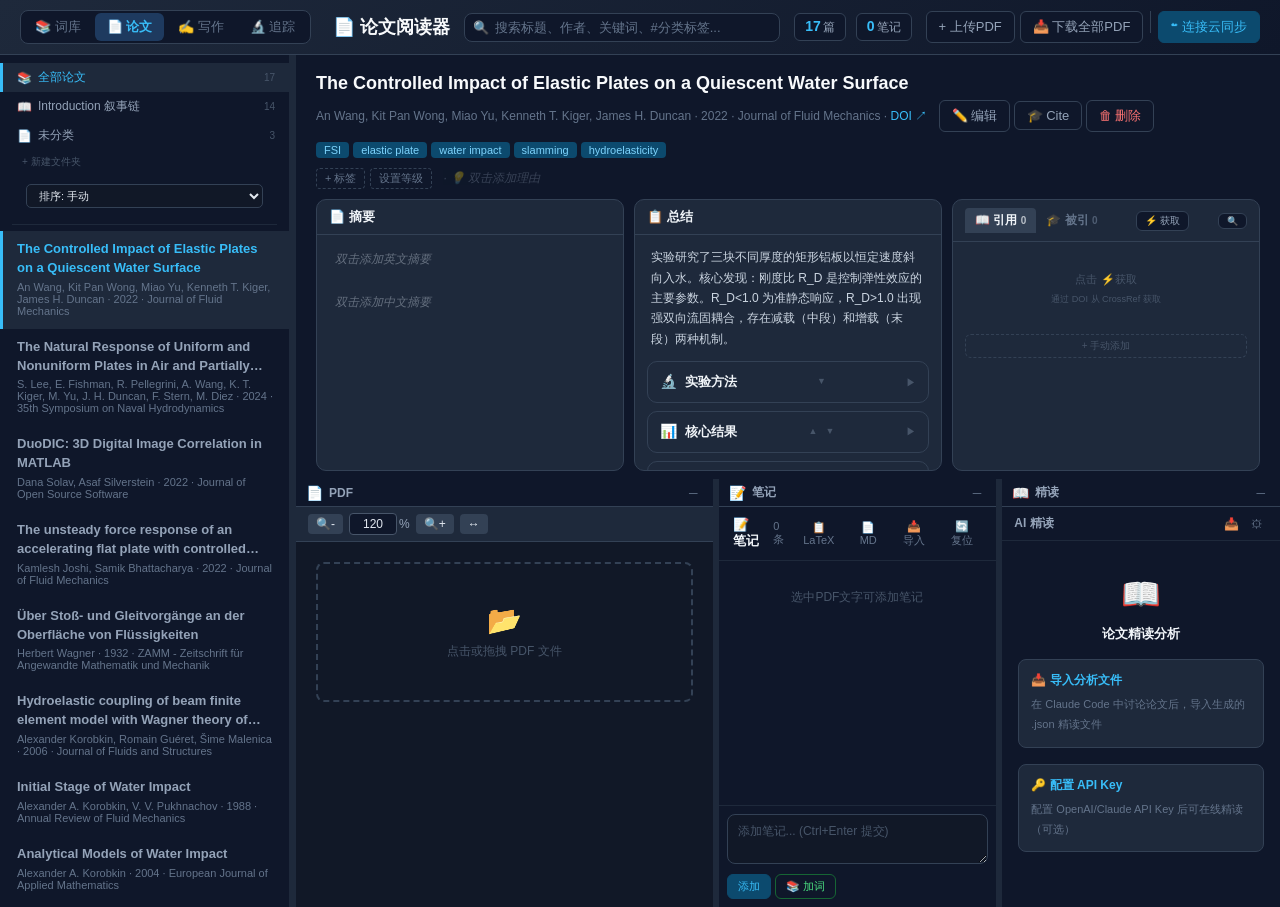
==== commit bba1d07c: "Improve reader sidebar resize, custom PDF zoom and selection toolbar" ====
--- a/reader.html
+++ b/reader.html
@@ -7,8 +7,8 @@
 <meta http-equiv="Pragma" content="no-cache">
 <meta http-equiv="Expires" content="0">
 <title>学术工具 · 论文阅读器</title>
-<link rel="stylesheet" href="shared/theme.css?v=1776466444">
-<link rel="stylesheet" href="shared/reader.css?v=1776466444">
+<link rel="stylesheet" href="shared/theme.css?v=1794506711">
+<link rel="stylesheet" href="shared/reader.css?v=1794506711">
 </head>
 <body>
 
@@ -41,6 +41,7 @@
     <div id="paperList"></div>
     <div class="sidebar-add" onclick="openAddPaperModal()">+ 上传新论文</div>
   </div>
+  <div id="sidebarResizeHandle" class="sidebar-resize-handle" role="separator" aria-label="调整论文列表宽度" aria-orientation="vertical" tabindex="0" title="拖动调整宽度，双击恢复默认；方向键微调"></div>
   <div class="content" id="mainContent"></div>
 </div>
 
@@ -136,13 +137,13 @@
 
 <div class="toast" id="toast"></div>
 
-<script src="shared/utils.js?v=1776466444"></script>
-<script src="shared/sync.js?v=1776466444"></script>
-<script src="shared/pdf-viewer.js?v=1776466444"></script>
-<script src="shared/notes-panel.js?v=1776466444"></script>
-<script src="shared/folder-manager.js?v=1776466444"></script>
-<script src="shared/panel-manager.js?v=1776466444"></script>
-<script src="shared/close-reading.js?v=1776466444"></script>
+<script src="shared/utils.js?v=1794506711"></script>
+<script src="shared/sync.js?v=1794506711"></script>
+<script src="shared/pdf-viewer.js?v=1794506711"></script>
+<script src="shared/notes-panel.js?v=1794506711"></script>
+<script src="shared/folder-manager.js?v=1794506711"></script>
+<script src="shared/panel-manager.js?v=1794506711"></script>
+<script src="shared/close-reading.js?v=1794506711"></script>
 <script>
 // ==================== DATA ====================
 const STORAGE_KEY = "fsi_papers_data";
@@ -397,9 +398,11 @@
 var PDF_MAX_SIZE = 25 * 1024 * 1024; // 25MB max
 
 // ── PDF 云同步 v2 ─────────────────────────────────────
-// 架构：每个 PDF 存为独立的 PUBLIC Gist（解决私有 Gist raw_url 的 CORS 问题）
+// 架构：每个 PDF 存为独立的私密（secret）Gist。
+// 2026-11-12 实测：secret gist 的 raw_url 同样返回 Access-Control-Allow-Origin: *，
+// 从 mr7th.github.io 直接 fetch 返回 200，不需要再用 public gist。
 // paper.pdfGistId 记录该 PDF 的 Gist ID
-// 下载时通过 public raw_url 直接获取（无需认证，CORS 无障碍）
+// 下载时通过 raw_url 直接获取（secret gist 同样无需认证、允许跨域）
 
 function _blobToBase64(blob) {
   return new Promise(function(resolve) {
@@ -447,12 +450,12 @@
       finalGistId = paper.pdfGistId;
       console.log("[pdf-sync] ✅ Updated existing PDF gist: " + finalGistId);
     } else {
-      // 创建新的 PUBLIC Gist（public=true 解决 raw_url CORS 问题）
+      // 创建新的私密 Gist（不出现在公开列表里，拿到链接才能读）
       var gist = await ghAPI("https://api.github.com/gists", {
         method: "POST",
         body: JSON.stringify({
           description: "FSI PDF: " + paperId,
-          public: true,
+          public: false,
           files: { "pdf.b64": { content: b64 } }
         })
       });
@@ -510,7 +513,7 @@
 
       var b64;
       if (file.truncated) {
-        // 文件 >1MB（大多数 PDF），用 raw_url（public gist 无需认证）
+        // 文件 >1MB（大多数 PDF），用 raw_url（secret gist 的 raw_url 也无需认证、允许跨域）
         console.log("[pdf-sync] File truncated, fetching raw_url...");
         var resp = await fetch(file.raw_url, { cache: "no-store" });
         if (!resp.ok) { console.warn("[pdf-sync] raw_url HTTP " + resp.status); return null; }
@@ -1084,37 +1087,56 @@
   el.innerHTML = html;
 }
 
+// 拖拽排序：事件委托到父容器 #paperList，只绑一次。
+// （旧实现每次 renderPaperList 都给每个 .paper-item 绑 5 个 listener，100 papers × N 次重渲染 → 内存泄漏）
+var _paperDragSrcId = null;
+var _paperDragBound = false;
 function setupPaperDrag() {
-  let dragSrcId = null;
-  document.querySelectorAll(".paper-item[draggable]").forEach(item => {
-    item.addEventListener("dragstart", function(e) {
-      dragSrcId = this.dataset.paperId;
-      this.classList.add("dragging");
-      e.dataTransfer.effectAllowed = "move";
-      e.dataTransfer.setData("text/plain", dragSrcId);
-    });
-    item.addEventListener("dragend", function() {
-      this.classList.remove("dragging");
-      document.querySelectorAll(".paper-item.drag-over").forEach(el => el.classList.remove("drag-over"));
-    });
-    item.addEventListener("dragover", function(e) {
-      e.preventDefault(); e.dataTransfer.dropEffect = "move";
-      this.classList.add("drag-over");
-    });
-    item.addEventListener("dragleave", function() { this.classList.remove("drag-over"); });
-    item.addEventListener("drop", function(e) {
-      e.preventDefault(); this.classList.remove("drag-over");
-      const targetId = this.dataset.paperId;
-      if (!dragSrcId || !targetId || dragSrcId === targetId) return;
-      const srcIdx = PAPERS.findIndex(p => p.id === dragSrcId);
-      const tgtIdx = PAPERS.findIndex(p => p.id === targetId);
-      if (srcIdx < 0 || tgtIdx < 0) return;
-      const moved = PAPERS.splice(srcIdx, 1)[0];
-      PAPERS.splice(tgtIdx, 0, moved);
-      savePapers(PAPERS); window._PAPERS_REF = PAPERS;
-      renderPaperList();
-      debouncedPush("论文排序");
-    });
+  if (_paperDragBound) return;
+  var list = document.getElementById("paperList");
+  if (!list) return;
+  _paperDragBound = true;
+
+  list.addEventListener("dragstart", function (e) {
+    var item = e.target && e.target.closest ? e.target.closest(".paper-item[draggable]") : null;
+    if (!item) return;
+    _paperDragSrcId = item.dataset.paperId;
+    item.classList.add("dragging");
+    e.dataTransfer.effectAllowed = "move";
+    e.dataTransfer.setData("text/plain", _paperDragSrcId);
+  });
+  list.addEventListener("dragend", function (e) {
+    var item = e.target && e.target.closest ? e.target.closest(".paper-item[draggable]") : null;
+    if (item) item.classList.remove("dragging");
+    list.querySelectorAll(".paper-item.drag-over").forEach(function (el) { el.classList.remove("drag-over"); });
+    _paperDragSrcId = null; // 清空，避免 Esc 取消后留下脏状态
+  });
+  list.addEventListener("dragover", function (e) {
+    var item = e.target && e.target.closest ? e.target.closest(".paper-item[draggable]") : null;
+    if (!item) return;
+    e.preventDefault();
+    e.dataTransfer.dropEffect = "move";
+    item.classList.add("drag-over");
+  });
+  list.addEventListener("dragleave", function (e) {
+    var item = e.target && e.target.closest ? e.target.closest(".paper-item[draggable]") : null;
+    if (item) item.classList.remove("drag-over");
+  });
+  list.addEventListener("drop", function (e) {
+    var item = e.target && e.target.closest ? e.target.closest(".paper-item[draggable]") : null;
+    if (!item) return;
+    e.preventDefault();
+    item.classList.remove("drag-over");
+    var targetId = item.dataset.paperId;
+    if (!_paperDragSrcId || !targetId || _paperDragSrcId === targetId) return;
+    var srcIdx = PAPERS.findIndex(function (p) { return p.id === _paperDragSrcId; });
+    var tgtIdx = PAPERS.findIndex(function (p) { return p.id === targetId; });
+    if (srcIdx < 0 || tgtIdx < 0) return;
+    var moved = PAPERS.splice(srcIdx, 1)[0];
+    PAPERS.splice(tgtIdx, 0, moved);
+    savePapers(PAPERS); window._PAPERS_REF = PAPERS;
+    renderPaperList();
+    debouncedPush("论文排序");
   });
 }
 
@@ -1251,7 +1273,7 @@
     render: function(contentEl) {
       contentEl.className = "panel-content pdf-column";
       contentEl.id = "pdfContainer";
-      let pdfHtml = '<div class="pdf-toolbar"><button onclick="PdfViewer.zoomOut()" title="缩小">🔍-</button><span class="zoom-label" id="pdfZoomLabel">120%</span><button onclick="PdfViewer.zoomIn()" title="放大">🔍+</button><button onclick="PdfViewer.zoomFit()" title="适应宽度">↔</button><span class="page-label" id="pdfPageLabel"></span></div>';
+      let pdfHtml = '<div class="pdf-toolbar"><button onclick="PdfViewer.zoomOut()" title="缩小">🔍-</button><label class="zoom-control"><input class="zoom-label" id="pdfZoomLabel" type="text" inputmode="decimal" value="120" aria-label="PDF 缩放百分比" title="输入 50–400，回车应用"><span>%</span></label><button onclick="PdfViewer.zoomIn()" title="放大">🔍+</button><button onclick="PdfViewer.zoomFit()" title="适应宽度">↔</button><span class="page-label" id="pdfPageLabel"></span></div>';
       if (hasPdf) {
         pdfHtml += '<div class="pdf-pages" id="pdfPages"></div>';
       } else {
@@ -1826,7 +1848,7 @@
 
 // ==================== PDF 迁移（旧方案 → 新方案）====================
 // 自动检测旧方案的 PDF（存在主 Gist 里的 fsi_pdf_xxx.b64 文件），
-// 从本地 IndexedDB 读出来，重新上传到独立 public Gist，然后清理旧文件。
+// 从本地 IndexedDB 读出来，重新上传到独立私密 Gist，然后清理旧文件。
 async function migratePdfsToNewScheme() {
   if (!isGHConnected()) return;
   // 找出需要迁移的论文：有 hasPdf 但没有 pdfGistId
@@ -1848,13 +1870,13 @@
 
       console.log("[pdf-migrate] Migrating: " + paper.title + " (" + (blob.size/1024/1024).toFixed(1) + " MB)");
 
-      // 上传到新的独立 public Gist
+      // 上传到新的独立私密 Gist
       var b64 = await _blobToBase64(blob);
       var gist = await ghAPI("https://api.github.com/gists", {
         method: "POST",
         body: JSON.stringify({
           description: "FSI PDF: " + paper.id,
-          public: true,
+          public: false,
           files: { "pdf.b64": { content: b64 } }
         })
       });
@@ -1926,5 +1948,6 @@
   setTimeout(migratePdfsToNewScheme, 3000);
 })();
 </script>
+<script src="shared/reader-controls.js?v=1794506711"></script>
 </body>
 </html>
--- a/shared/reader.css
+++ b/shared/reader.css
@@ -6,7 +6,7 @@
 
 /* ====== Sidebar ====== */
 .sidebar {
-  width: 290px; min-width: 290px; background: #0f172a; border-right: 1px solid #1e293b;
+  width: var(--reader-sidebar-width, 290px); min-width: 180px; flex-shrink: 0; background: #0f172a; border-right: 1px solid #1e293b;
   padding: 8px 0; position: sticky; top: 48px; height: calc(100vh - 48px); overflow-y: auto;
 }
 .sidebar-divider { height: 1px; background: #1e293b; margin: 6px 12px; }
@@ -455,3 +455,18 @@
   .notes-column { min-width: 100%; max-width: 100%; border-left: none; border-top: 1px solid #334155; max-height: 300px; }
   .feature-grid { grid-template-columns: 1fr; }
 }
+
+/* Reader width, zoom and anchored selection tools */
+.sidebar-resize-handle { flex: 0 0 6px; cursor: col-resize; touch-action: none; background: #1e293b; }
+.sidebar-resize-handle:hover, .sidebar-resize-handle:focus-visible { background: #38bdf8; outline: none; }
+body.resizing-sidebar { cursor: col-resize; user-select: none; }
+.content { min-width: 0; }
+.zoom-control { display: inline-flex; align-items: center; gap: 2px; }
+.pdf-toolbar input.zoom-label { width: 48px; min-width: 0; padding: 3px 2px; color: #e2e8f0; background: #0f172a; border: 1px solid #475569; border-radius: 4px; font: inherit; text-align: center; }
+.pdf-toolbar input.zoom-label:focus { outline: 1px solid #38bdf8; }
+.panel[data-panel-id="pdf"] { position: relative; }
+.text-select-menu.pdf-docked-menu { position: absolute; flex-direction: column; max-width: calc(100% - 16px); }
+.text-select-menu.pdf-docked-menu button { padding: 7px 8px; text-align: left; }
+@media (max-width: 768px) { .sidebar-resize-handle { display: none; } }
+
+.panel.minimized .text-select-menu { display: none; }
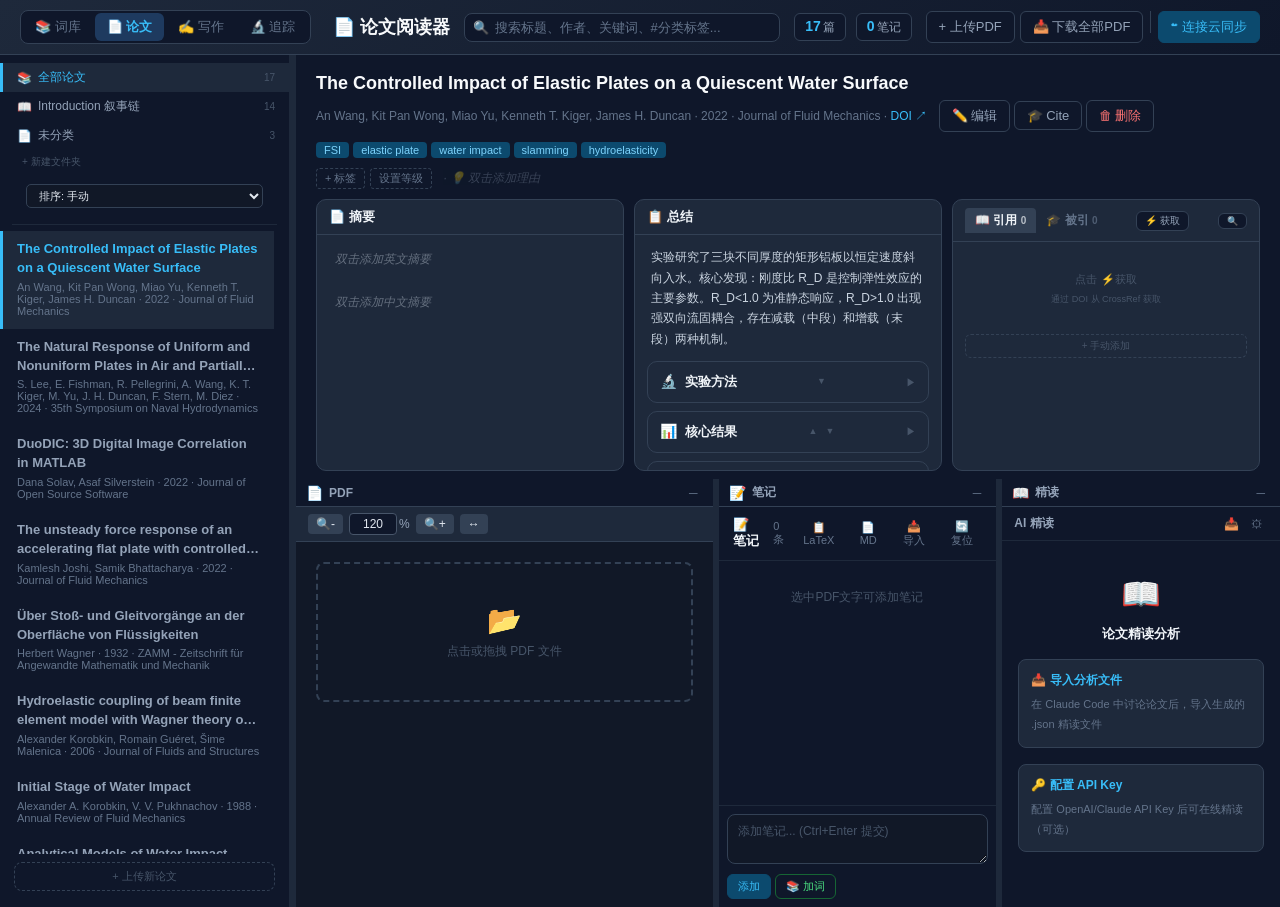
==== commit 5e3008a7: "Keep sidebar folders and filters fixed while papers scroll" ====
--- a/reader.html
+++ b/reader.html
@@ -7,8 +7,8 @@
 <meta http-equiv="Pragma" content="no-cache">
 <meta http-equiv="Expires" content="0">
 <title>学术工具 · 论文阅读器</title>
-<link rel="stylesheet" href="shared/theme.css?v=1794506711">
-<link rel="stylesheet" href="shared/reader.css?v=1794506711">
+<link rel="stylesheet" href="shared/theme.css?v=1794508962">
+<link rel="stylesheet" href="shared/reader.css?v=1794509215">
 </head>
 <body>
 
@@ -38,7 +38,7 @@
     <div id="folderTree"></div>
     <div id="sortFilterBar"></div>
     <div class="sidebar-divider"></div>
-    <div id="paperList"></div>
+    <div id="paperList" tabindex="0" aria-label="论文列表，可滚动"></div>
     <div class="sidebar-add" onclick="openAddPaperModal()">+ 上传新论文</div>
   </div>
   <div id="sidebarResizeHandle" class="sidebar-resize-handle" role="separator" aria-label="调整论文列表宽度" aria-orientation="vertical" tabindex="0" title="拖动调整宽度，双击恢复默认；方向键微调"></div>
@@ -137,13 +137,13 @@
 
 <div class="toast" id="toast"></div>
 
-<script src="shared/utils.js?v=1794506711"></script>
-<script src="shared/sync.js?v=1794506711"></script>
-<script src="shared/pdf-viewer.js?v=1794506711"></script>
-<script src="shared/notes-panel.js?v=1794506711"></script>
-<script src="shared/folder-manager.js?v=1794506711"></script>
-<script src="shared/panel-manager.js?v=1794506711"></script>
-<script src="shared/close-reading.js?v=1794506711"></script>
+<script src="shared/utils.js?v=1794508962"></script>
+<script src="shared/sync.js?v=1794508962"></script>
+<script src="shared/pdf-viewer.js?v=1794508962"></script>
+<script src="shared/notes-panel.js?v=1794508962"></script>
+<script src="shared/folder-manager.js?v=1794508962"></script>
+<script src="shared/panel-manager.js?v=1794508962"></script>
+<script src="shared/close-reading.js?v=1794508962"></script>
 <script>
 // ==================== DATA ====================
 const STORAGE_KEY = "fsi_papers_data";
@@ -1055,7 +1055,7 @@
     allTags.forEach(([tag, count]) => {
       var isActive = _currentFilterTags.includes(tag);
       var safeTag = esc(tag).replace(/'/g,"\\'");
-      html += '<span class="sf-tag-chip'+(isActive?' active':'')+'" onclick="_toggleFilterTag(\''+safeTag+'\')">#'+esc(tag)+' <small>'+count+'</small>'
+      html += '<span draggable="true" data-drag-tag="'+encodeURIComponent(tag)+'" title="拖到论文标题或右侧论文区添加标签；点击筛选" class="sf-tag-chip'+(isActive?' active':'')+'" onclick="_toggleFilterTag(\''+safeTag+'\')">#'+esc(tag)+' <small>'+count+'</small>'
            +   '<span class="sf-tag-del" onclick="event.stopPropagation();_deleteTagGlobally(\''+safeTag+'\')" title="删除此标签（从所有论文中移除）">✕</span>'
            + '</span>';
     });
@@ -1948,6 +1948,7 @@
   setTimeout(migratePdfsToNewScheme, 3000);
 })();
 </script>
-<script src="shared/reader-controls.js?v=1794506711"></script>
+<script src="shared/reader-controls.js?v=1794508962"></script>
+<script src="shared/reader-tag-drag.js?v=1794508962"></script>
 </body>
 </html>
--- a/shared/reader.css
+++ b/shared/reader.css
@@ -7,9 +7,10 @@
 /* ====== Sidebar ====== */
 .sidebar {
   width: var(--reader-sidebar-width, 290px); min-width: 180px; flex-shrink: 0; background: #0f172a; border-right: 1px solid #1e293b;
-  padding: 8px 0; position: sticky; top: 48px; height: calc(100vh - 48px); overflow-y: auto;
-}
-.sidebar-divider { height: 1px; background: #1e293b; margin: 6px 12px; }
+  padding: 8px 0; position: sticky; top: 48px; height: 100%; min-height: 0;
+  display: flex; flex-direction: column; overflow: hidden;
+}
+.sidebar-divider { flex-shrink: 0; height: 1px; background: #1e293b; margin: 6px 12px; }
 .paper-item {
   display: flex; flex-direction: column; gap: 3px; padding: 9px 14px; cursor: pointer;
   font-size: 13px; color: #94a3b8; transition: all 0.15s; border-left: 3px solid transparent;
@@ -428,12 +429,13 @@
 /* ====== Sort/Filter bar ====== */
 #sortFilterBar { padding: 4px 14px 6px; }
 .sf-tags { display: flex; flex-wrap: wrap; gap: 4px; padding: 6px 12px; }
-.sf-tag-chip { font-size: 11px; color: #a78bfa; background: #1e1040; border: 1px solid #3b2070; border-radius: 6px; padding: 3px 9px; cursor: pointer; transition: all 0.15s; user-select: none; }
+.sf-tag-chip { display: inline-flex; align-items: center; white-space: nowrap; font-size: 11px; color: #a78bfa; background: #1e1040; border: 1px solid #3b2070; border-radius: 6px; padding: 3px 9px; cursor: pointer; transition: all 0.15s; user-select: none; }
 .sf-tag-chip:hover { border-color: #a78bfa; background: #2e1065; }
 .sf-tag-chip.active { background: #5b21b6; border-color: #7c3aed; color: #f5f3ff; font-weight: 600; }
 .sf-tag-chip small { font-size: 10px; opacity: 0.6; margin-left: 2px; }
-.sf-tag-del { display: none; margin-left: 4px; padding: 0 3px; font-size: 10px; color: #fca5a5; opacity: 0.7; border-radius: 3px; }
-.sf-tag-chip:hover .sf-tag-del { display: inline; }
+.sf-tag-del { display: inline-block; visibility: hidden; margin-left: 4px; padding: 0 3px; font-size: 10px; color: #fca5a5; opacity: 0.7; border-radius: 3px; }
+.sf-tag-chip:hover .sf-tag-del, .sf-tag-chip:focus-within .sf-tag-del { visibility: visible; }
+@media (hover: none) { .sf-tag-del { visibility: visible; } }
 .sf-tag-del:hover { opacity: 1; background: #7f1d1d; color: #fee2e2; }
 .sf-tag-clear { font-size: 11px; color: #ef4444; cursor: pointer; padding: 3px 8px; border-radius: 6px; border: 1px solid #7f1d1d; background: #1c0a0a; transition: all 0.15s; }
 .sf-tag-clear:hover { background: #7f1d1d; color: #fca5a5; }
@@ -470,3 +472,22 @@
 @media (max-width: 768px) { .sidebar-resize-handle { display: none; } }
 
 .panel.minimized .text-select-menu { display: none; }
+/* Existing labels can be copied onto papers without changing the active filter. */
+.sf-tag-chip[draggable="true"] { cursor: grab; }
+.sf-tag-chip.tag-drag-source { opacity: .55; cursor: grabbing; }
+.paper-item.tag-drop-target { outline: 2px solid #a78bfa; outline-offset: -2px; background: #2e1065; }
+#mainContent.tag-drop-target { box-shadow: inset 0 0 0 3px #a78bfa; }
+body.dragging-category-tag #mainContent.tag-drop-target::after {
+  content: attr(data-tag-drop-hint); position: fixed; bottom: 20px; right: 24px;
+  padding: 9px 16px; border: 1px solid #a78bfa; border-radius: 8px;
+  color: #ede9fe; background: #2e1065; z-index: 350; pointer-events: none;
+}
+
+/* Keep folders and category filters in place; scroll only the paper list. */
+#paperSidebar > #folderTree { flex: 0 0 auto; max-height: 25%; overflow-y: auto; overscroll-behavior: contain; }
+#paperSidebar > #sortFilterBar { flex: 0 0 auto; max-height: 45%; overflow-y: auto; overscroll-behavior: contain; }
+#paperSidebar > #paperList { flex: 1 1 0; min-height: 0; overflow-y: auto; overscroll-behavior: contain; scrollbar-gutter: stable; }
+#paperSidebar > .sidebar-add { flex-shrink: 0; }
+@media (max-width: 768px) {
+  #paperSidebar { height: min(45vh, 420px); max-height: 420px; }
+}
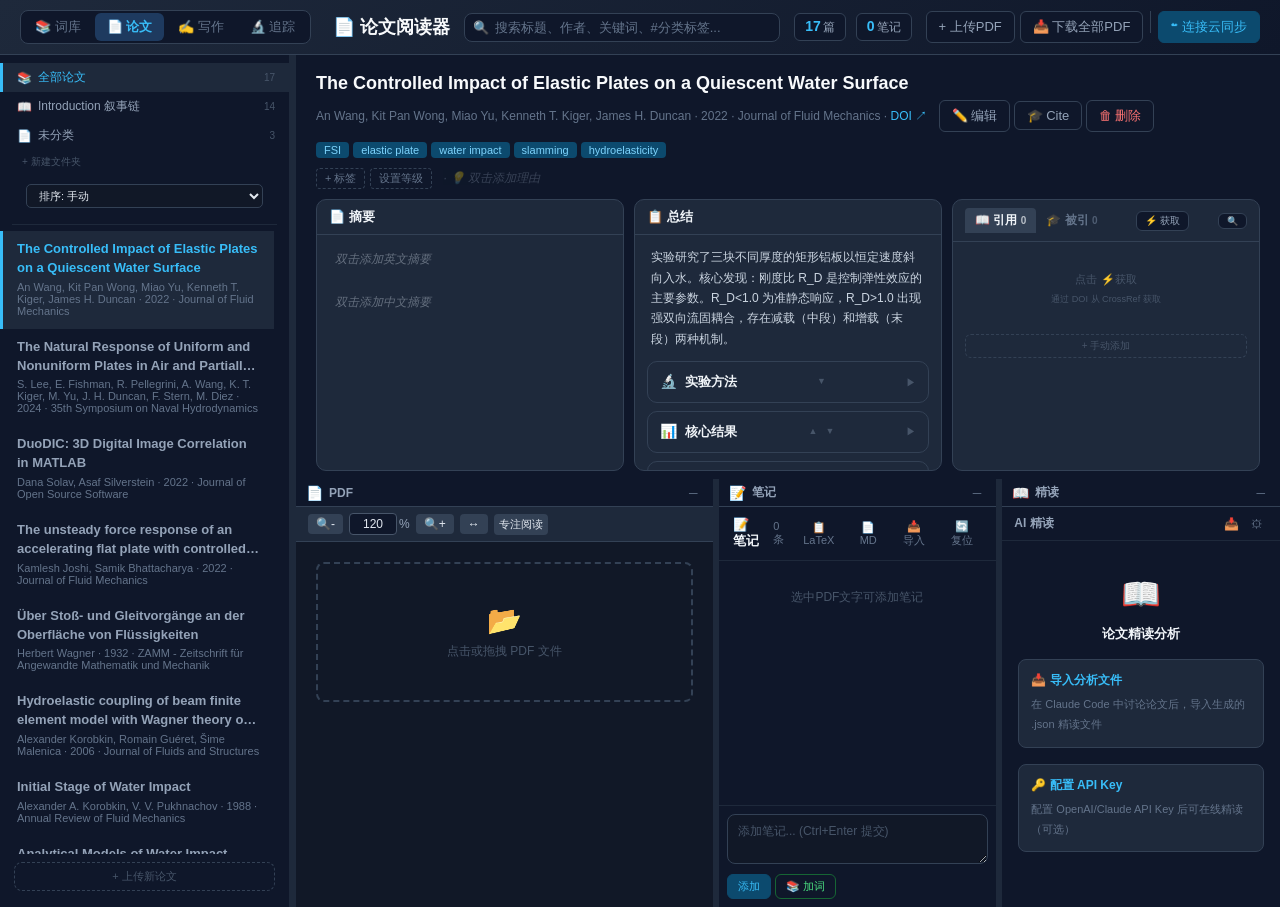
==== commit ec9c6c25: "Add compact tag browser, PDF focus mode and per-paper reading progress" ====
--- a/reader.html
+++ b/reader.html
@@ -7,8 +7,8 @@
 <meta http-equiv="Pragma" content="no-cache">
 <meta http-equiv="Expires" content="0">
 <title>学术工具 · 论文阅读器</title>
-<link rel="stylesheet" href="shared/theme.css?v=1794508962">
-<link rel="stylesheet" href="shared/reader.css?v=1794509215">
+<link rel="stylesheet" href="shared/theme.css?v=1794510294">
+<link rel="stylesheet" href="shared/reader.css?v=1794510294">
 </head>
 <body>
 
@@ -137,13 +137,13 @@
 
 <div class="toast" id="toast"></div>
 
-<script src="shared/utils.js?v=1794508962"></script>
-<script src="shared/sync.js?v=1794508962"></script>
-<script src="shared/pdf-viewer.js?v=1794508962"></script>
-<script src="shared/notes-panel.js?v=1794508962"></script>
-<script src="shared/folder-manager.js?v=1794508962"></script>
-<script src="shared/panel-manager.js?v=1794508962"></script>
-<script src="shared/close-reading.js?v=1794508962"></script>
+<script src="shared/utils.js?v=1794510294"></script>
+<script src="shared/sync.js?v=1794510294"></script>
+<script src="shared/pdf-viewer.js?v=1794510294"></script>
+<script src="shared/notes-panel.js?v=1794510294"></script>
+<script src="shared/folder-manager.js?v=1794510294"></script>
+<script src="shared/panel-manager.js?v=1794510294"></script>
+<script src="shared/close-reading.js?v=1794510294"></script>
 <script>
 // ==================== DATA ====================
 const STORAGE_KEY = "fsi_papers_data";
@@ -1283,6 +1283,7 @@
       contentEl.innerHTML = pdfHtml;
 
       PdfViewer.init(contentEl, document.getElementById("pdfPages"), {
+        paperId: p.id,
         onTextSelect: (text, pageNum, rects, yPos, mx, my) => {
           NotesPanel.showContextMenu(mx, my, text, pageNum, rects, yPos);
         },
@@ -1348,19 +1349,22 @@
 }
 
 async function loadPaperPdf(paper) {
+  const viewElement = document.getElementById("pdfPages");
+  const isCurrent = () => currentPaperId === paper.id && document.getElementById("pdfPages") === viewElement;
   try {
-    // Always clear previous PDF before loading a new one
-    PdfViewer.destroy();
+    // PdfViewer.init already saved and cleared the previous paper; keep its new scroll/selection listeners.
 
     // hasPdf (IndexedDB blob) takes priority over pdfUrl —
     // user-uploaded blobs are more reliable than URL references
     var loaded = false;
     if (paper.hasPdf) {
       var blob = await loadPdfBlob(paper.id);
+      if (!isCurrent()) return;
       if (!blob) {
         // Local blob missing — try downloading from Gist
         _showPdfLoading(paper);
         blob = await downloadPdfFromGist(paper.id);
+        if (!isCurrent()) return;
       }
       if (blob) {
         await PdfViewer.loadFromBlob(blob);
@@ -1376,7 +1380,7 @@
       loaded = true;
     }
 
-    if (!loaded) return;
+    if (!loaded || !isCurrent()) return;
 
     // Render existing highlights
     const hls = (paper.notes||[]).filter(n => n.highlightRects).map(n => ({
@@ -1948,7 +1952,8 @@
   setTimeout(migratePdfsToNewScheme, 3000);
 })();
 </script>
-<script src="shared/reader-controls.js?v=1794508962"></script>
-<script src="shared/reader-tag-drag.js?v=1794508962"></script>
+<script src="shared/reader-controls.js?v=1794510294"></script>
+<script src="shared/reader-tag-drag.js?v=1794510294"></script>
+<script src="shared/reader-experience.js?v=1794510294"></script>
 </body>
 </html>
--- a/shared/reader.css
+++ b/shared/reader.css
@@ -491,3 +491,27 @@
 @media (max-width: 768px) {
   #paperSidebar { height: min(45vh, 420px); max-height: 420px; }
 }
+/* Compact category browser with a separate search and pin action. */
+.tag-browser-controls { padding: 4px 12px 0; }
+.tag-browser-heading { display: flex; align-items: center; justify-content: space-between; gap: 6px; color: #a78bfa; font-size: 12px; }
+.tag-expand { background: none; border: 0; color: #94a3b8; cursor: pointer; font-size: 11px; padding: 3px 0; }
+.tag-search { box-sizing: border-box; width: 100%; margin: 5px 0 2px; padding: 5px 8px; border: 1px solid #334155; border-radius: 5px; background: #0f172a; color: #e2e8f0; font-size: 11px; }
+.tag-search:focus { outline: 1px solid #a78bfa; }
+.sf-tag-chip[hidden], .tag-search-empty[hidden] { display: none !important; }
+.sf-tag-pin { display: inline-block; width: 14px; padding: 0; margin-right: 4px; border: 0; background: none; color: #64748b; cursor: pointer; font: inherit; }
+.sf-tag-pin:hover, .tag-pinned .sf-tag-pin { color: #fbbf24; }
+.sf-tag-chip .sf-tag-del { margin-left: 2px; }
+.tag-search-empty { padding: 4px 12px; color: #64748b; font-size: 11px; }
+/* Focus is a CSS-only view: existing panels, drafts and saved widths stay intact. */
+.reader-focus #mainContent > .detail-columns,
+.reader-focus #mainContent > .sections-area,
+.reader-focus #mainContent .paper-header > :not(h2),
+.reader-focus #panelLayout > .panel:not([data-panel-id="pdf"]),
+.reader-focus #panelLayout > .panel-resize-handle,
+.reader-focus #panelLayout > .panel[data-panel-id="pdf"] > .panel-header { display: none !important; }
+.reader-focus #panelLayout > .panel[data-panel-id="pdf"] { flex: 1 1 0 !important; min-width: 0 !important; }
+.reader-focus #panelLayout > .panel[data-panel-id="pdf"] > .panel-content { display: flex !important; }
+.reader-focus #mainContent .paper-header { padding-bottom: 8px; }
+.reader-focus #mainContent .paper-header h2 { font-size: 15px; }
+.pdf-toolbar { flex-shrink: 0; }
+.pdf-toolbar .reader-focus-toggle { white-space: nowrap; font-size: 11px; padding: 3px 5px; }
